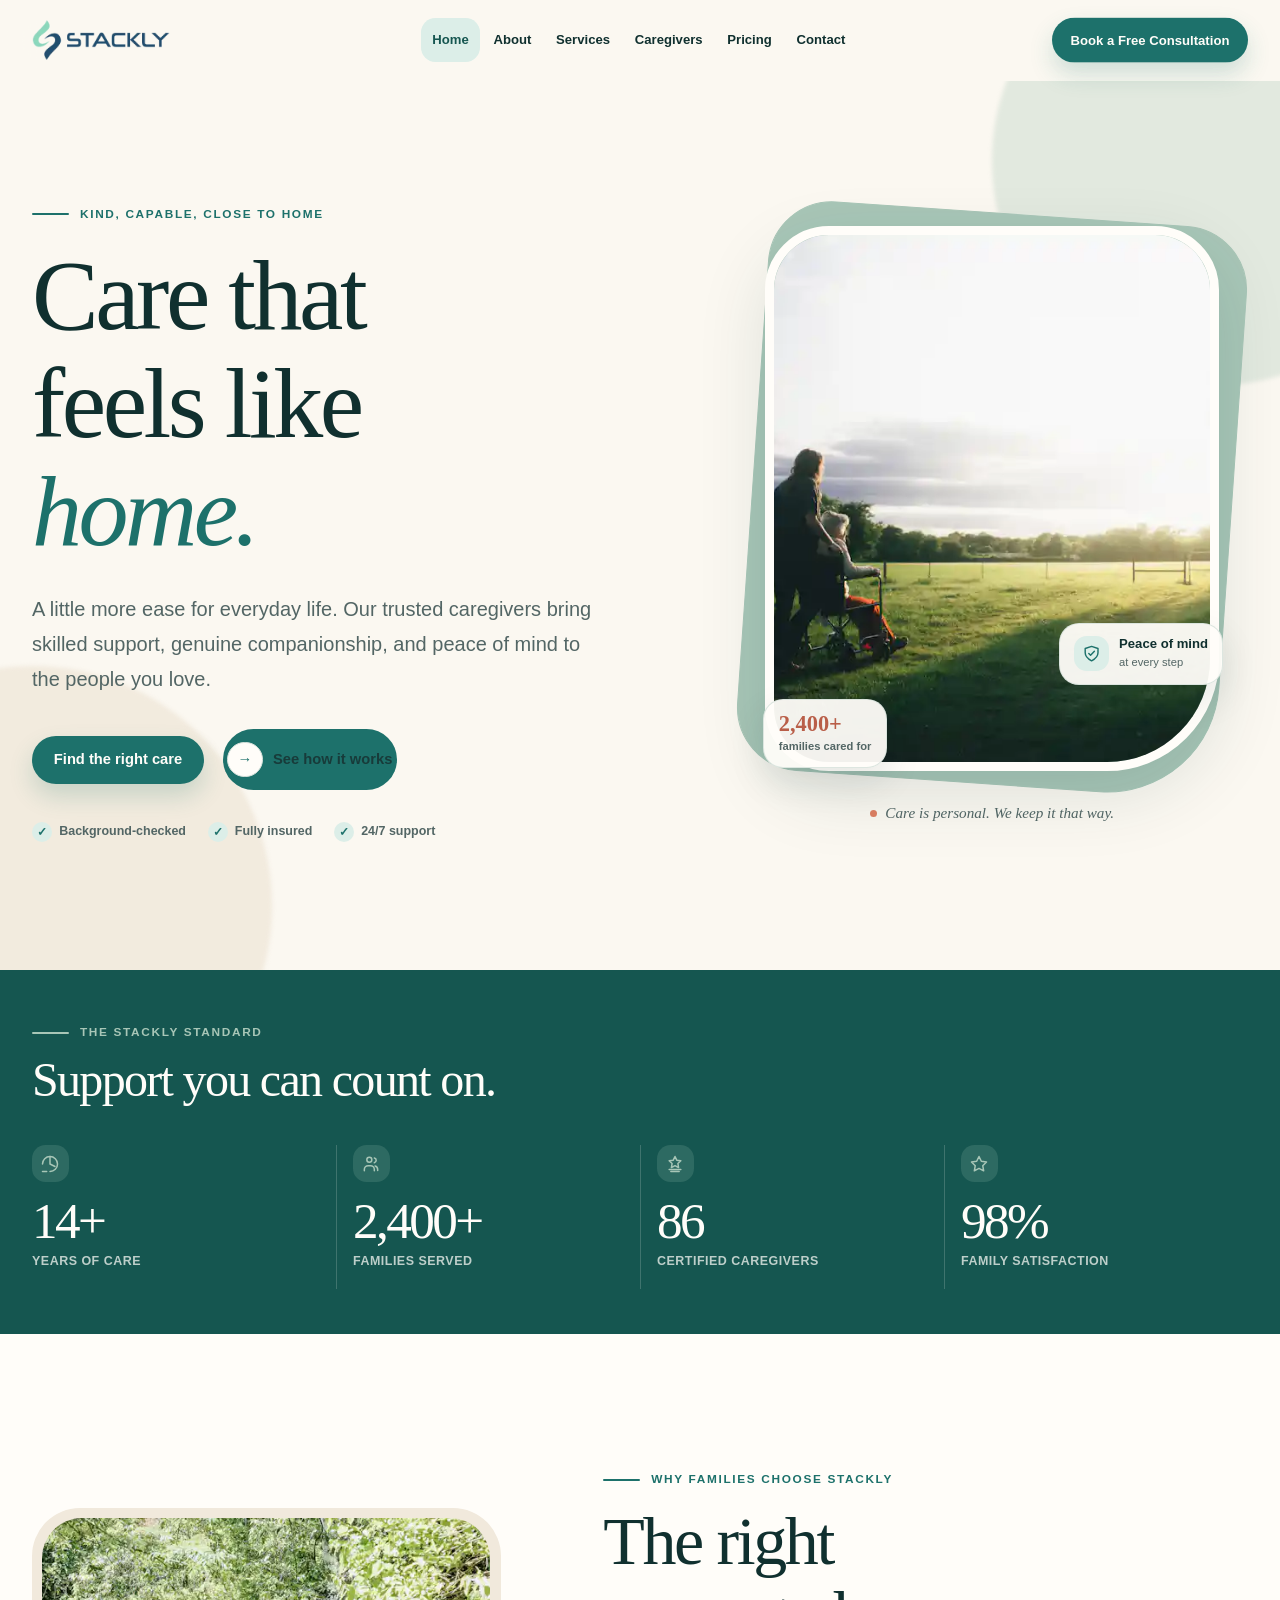
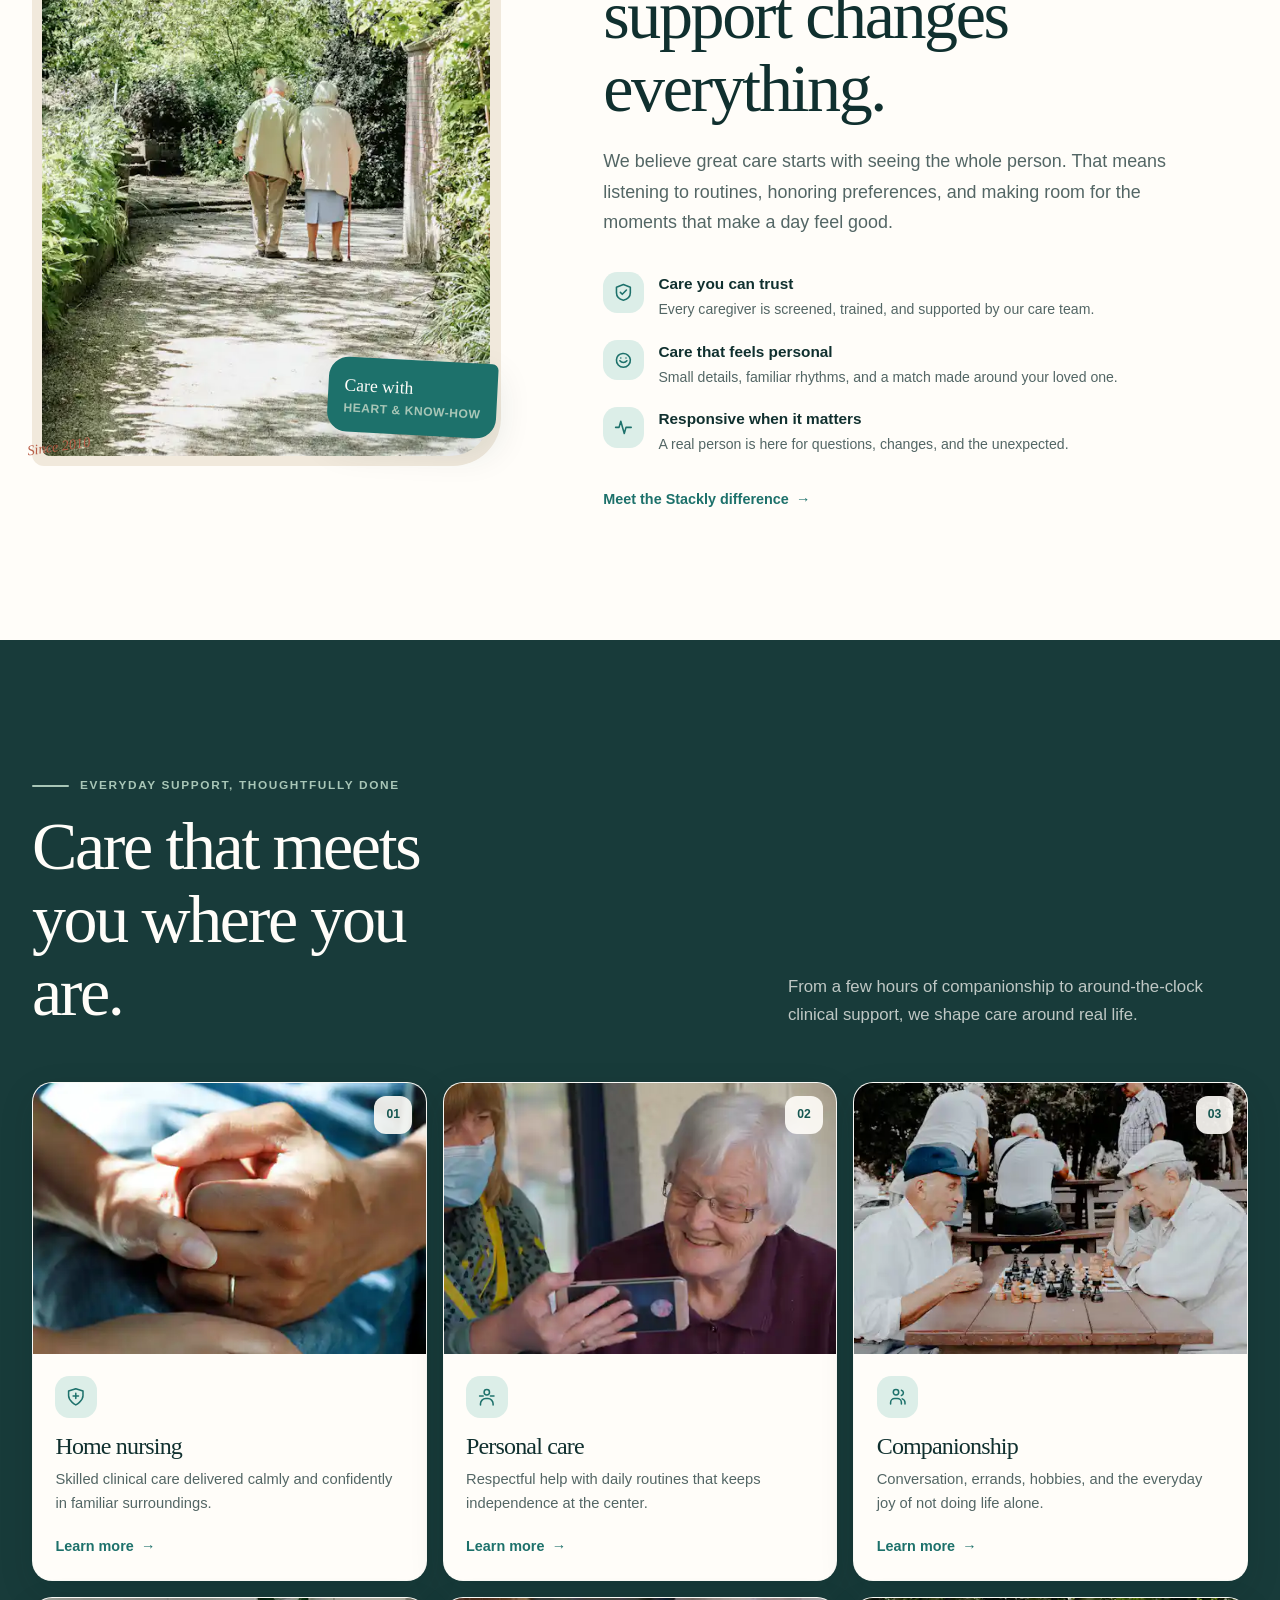
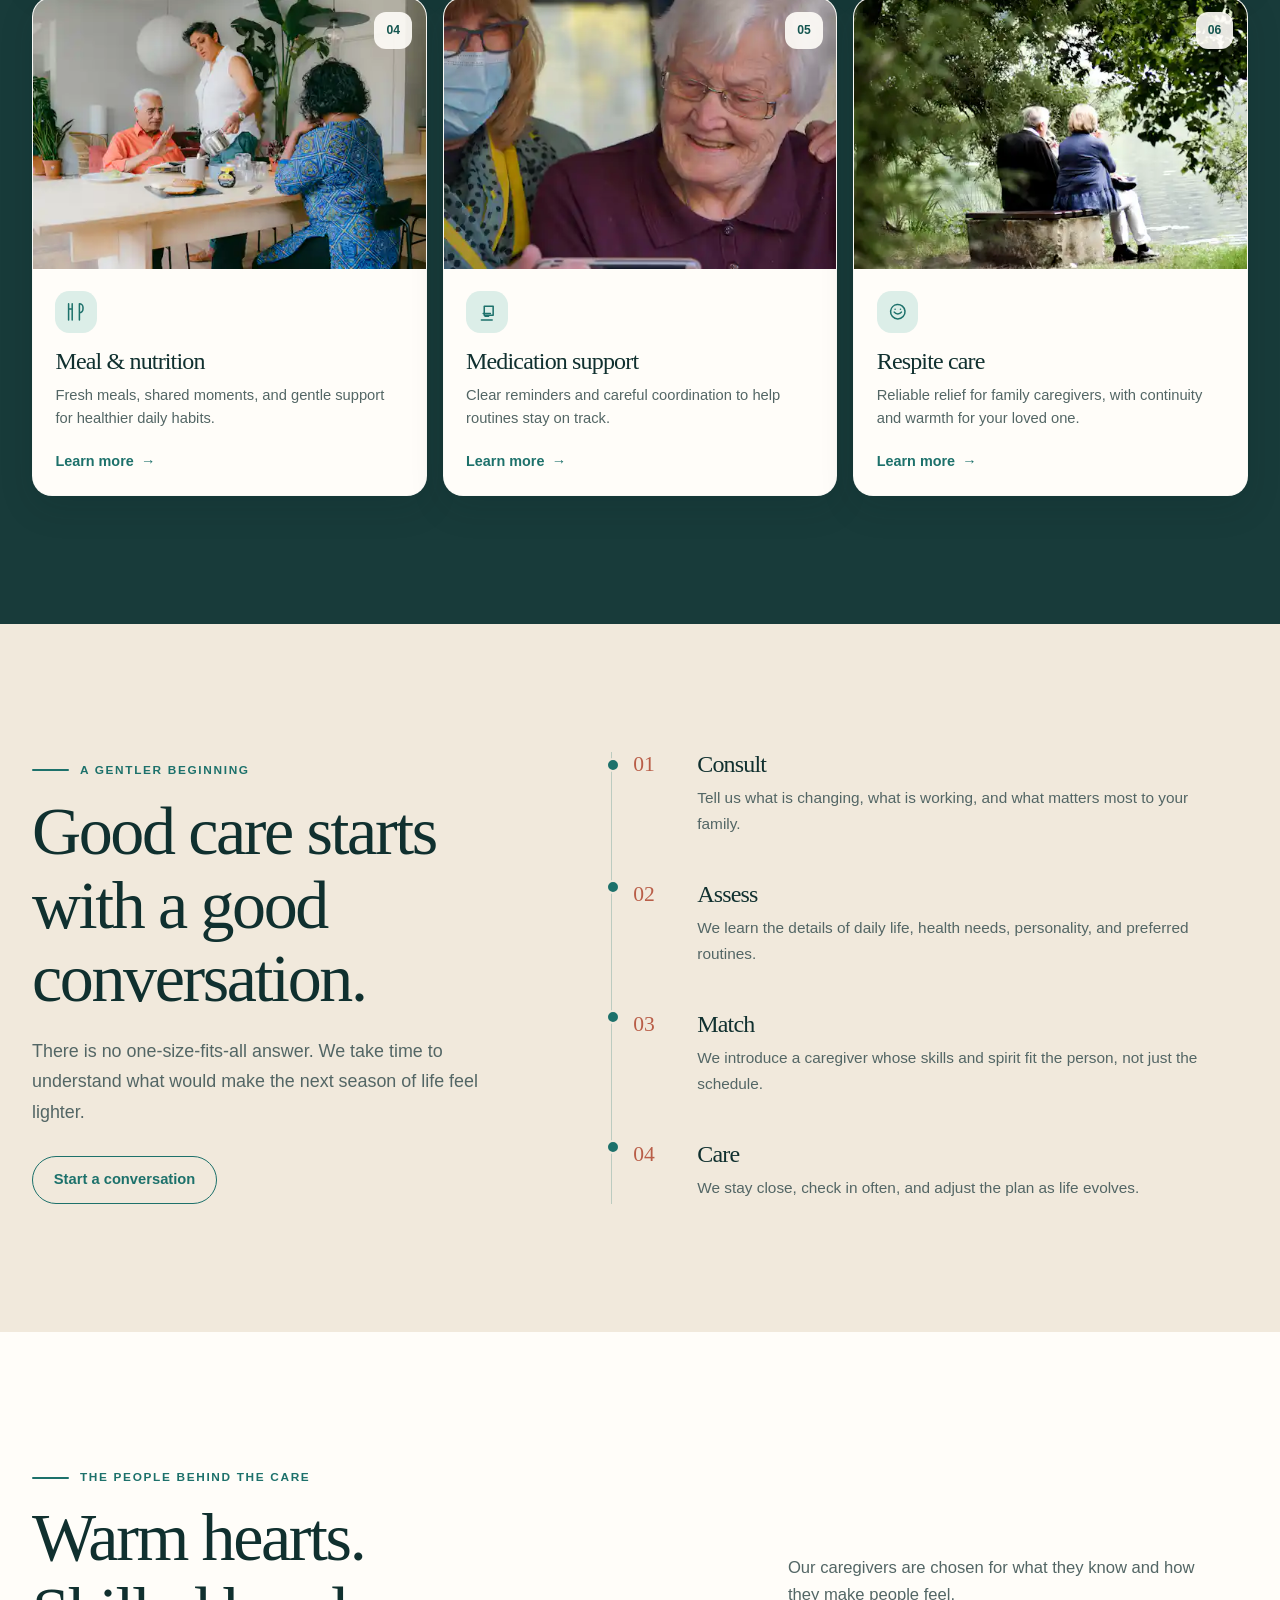
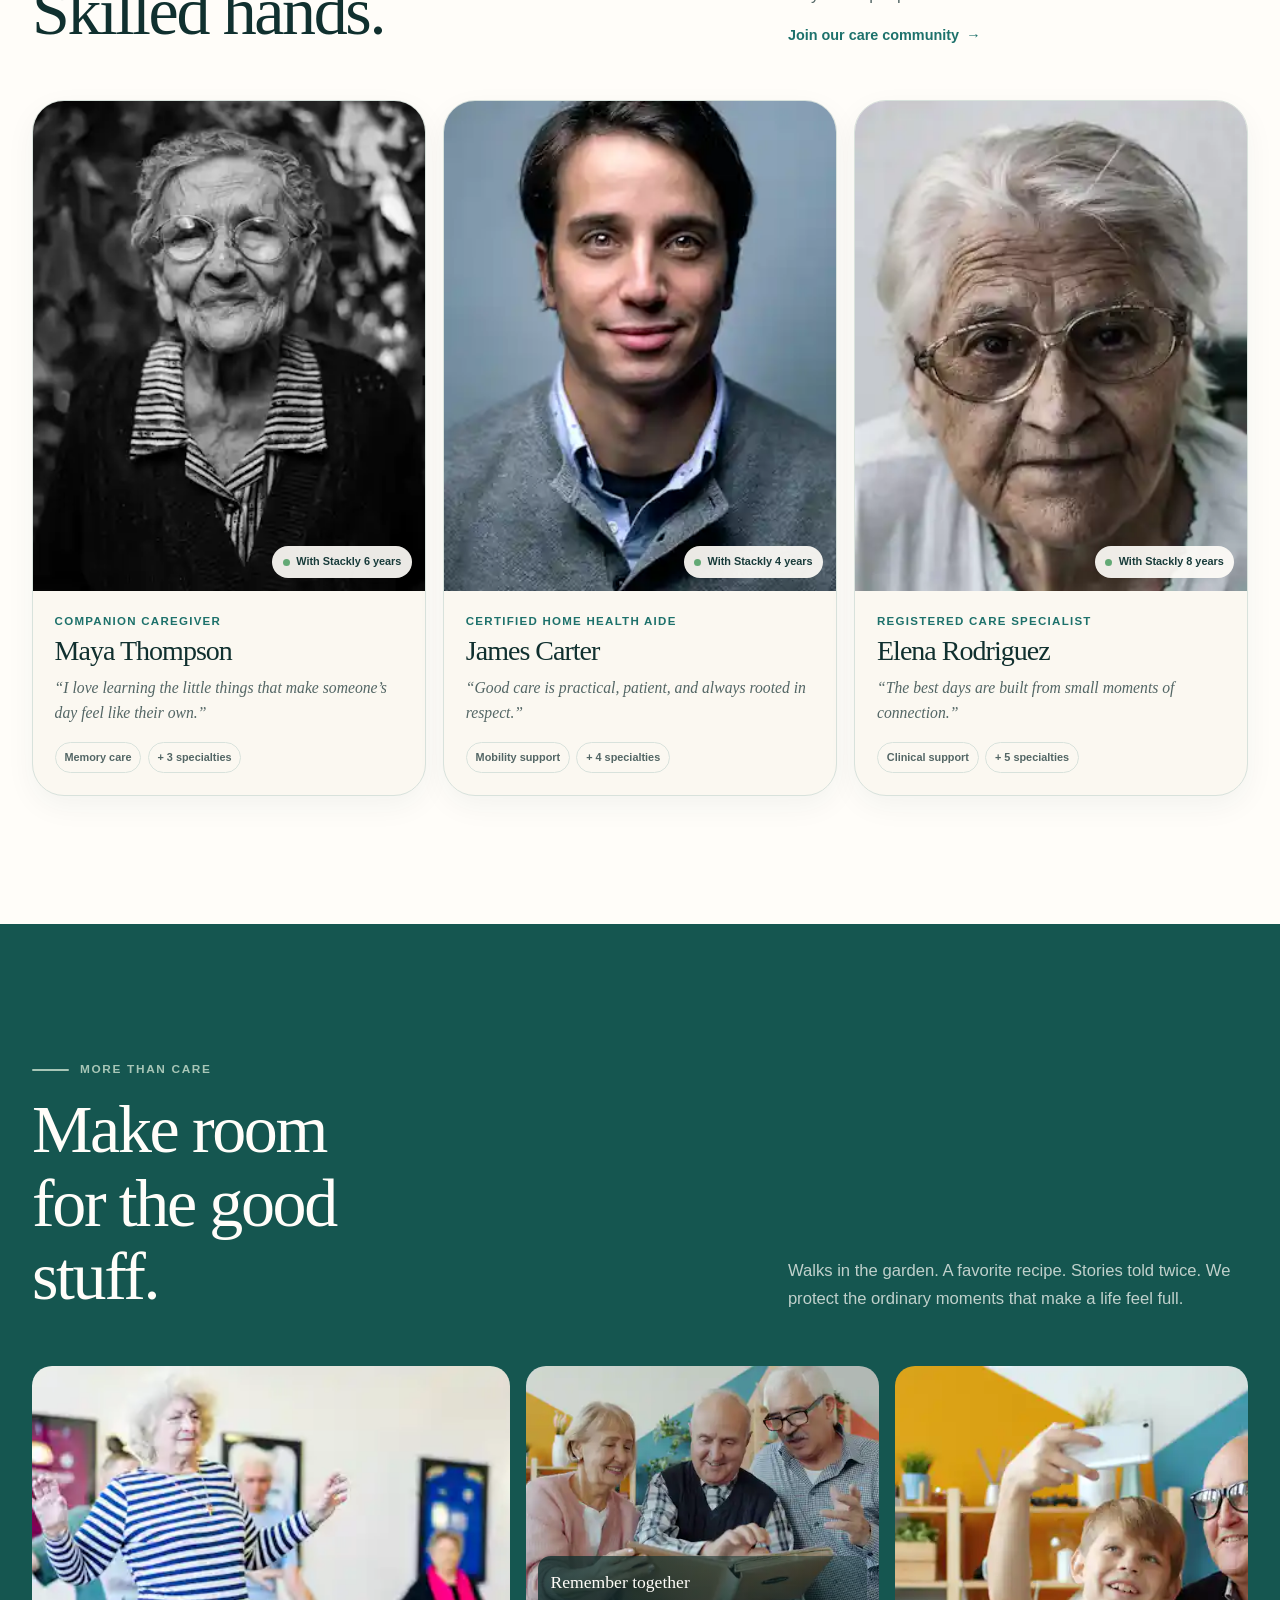
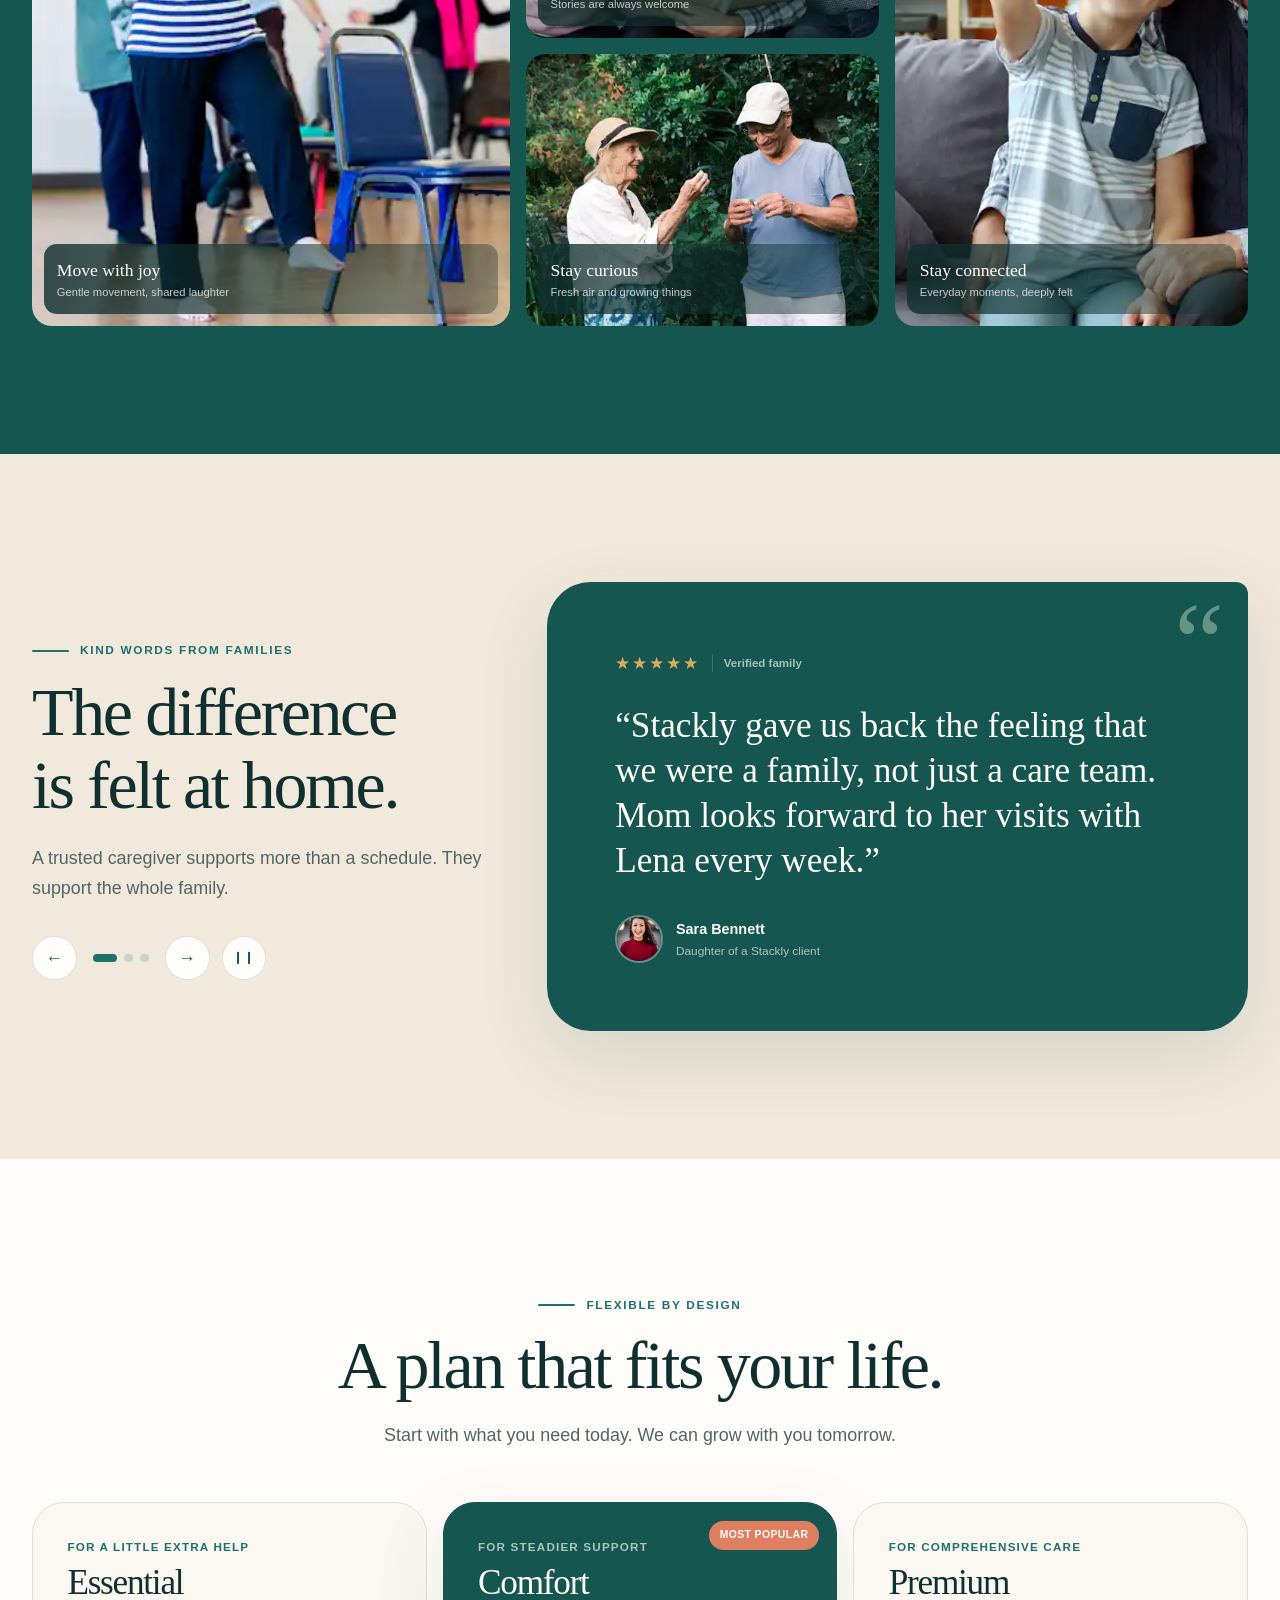
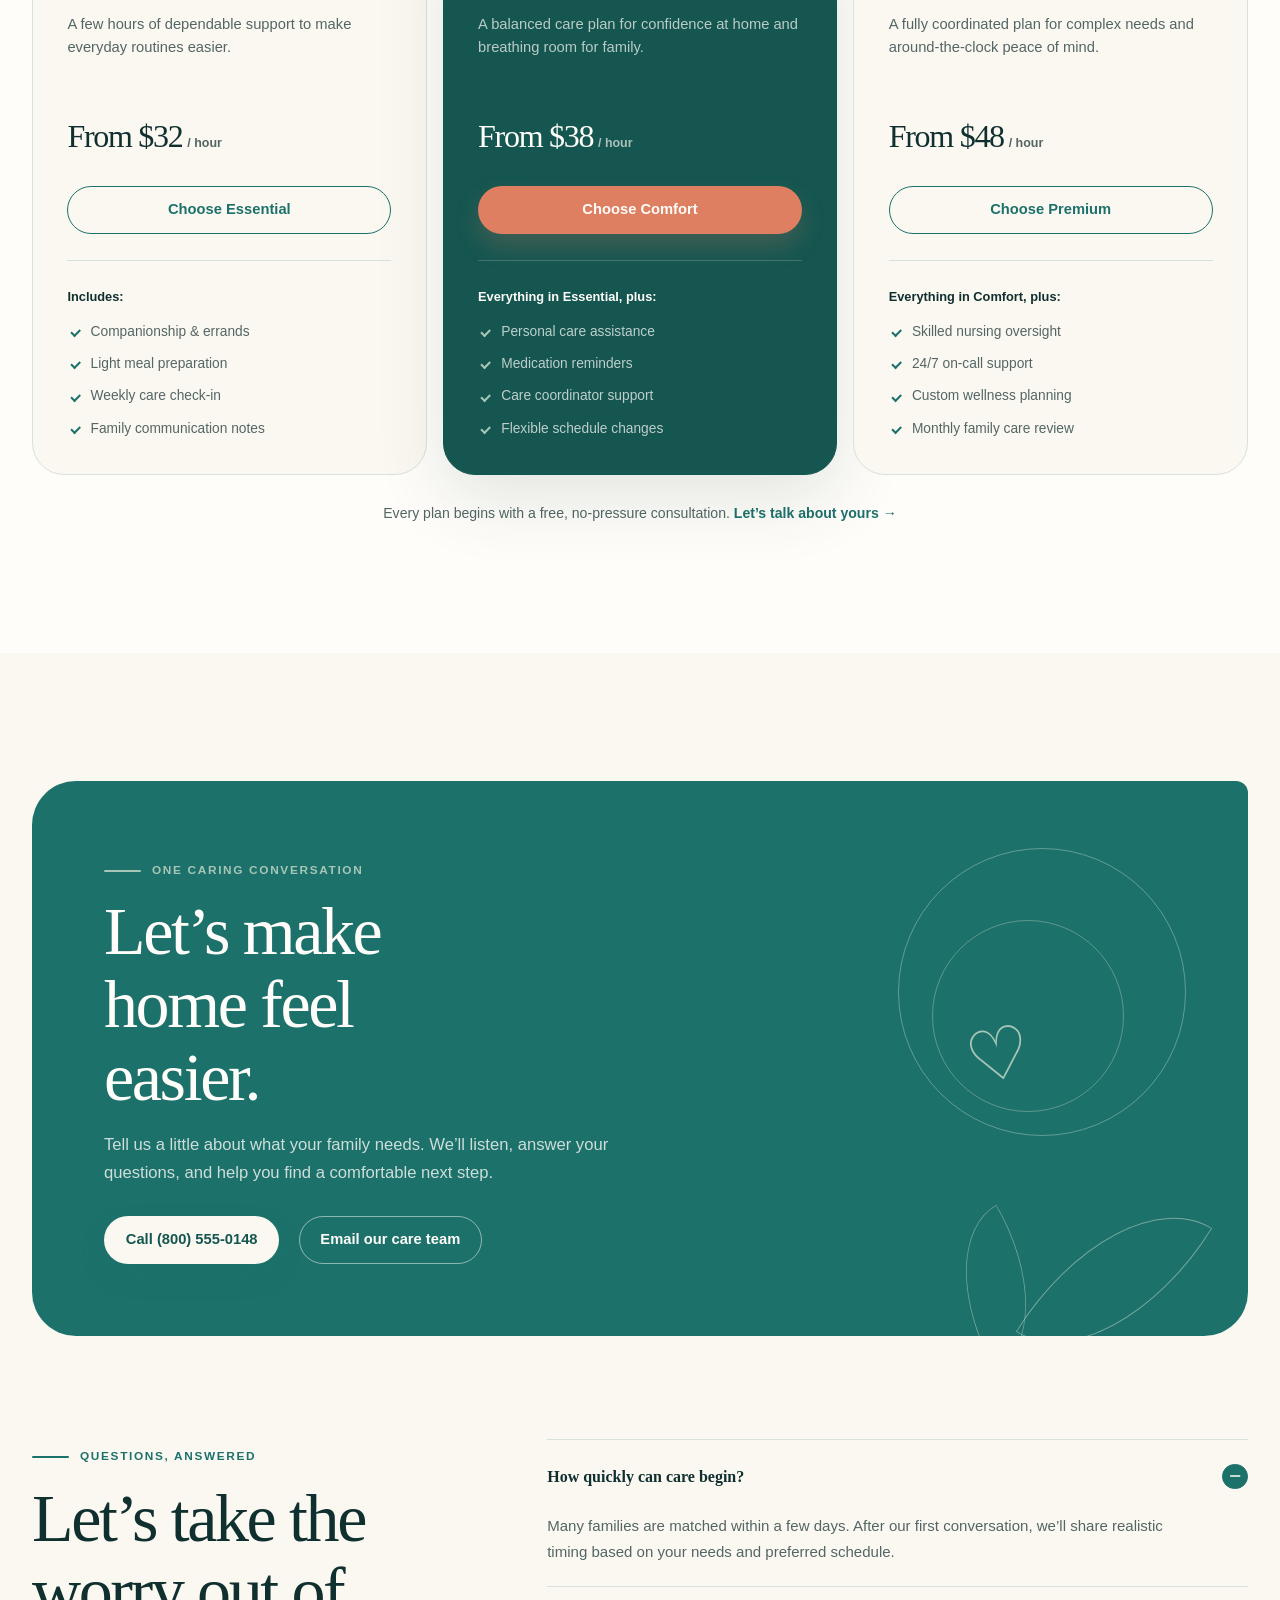
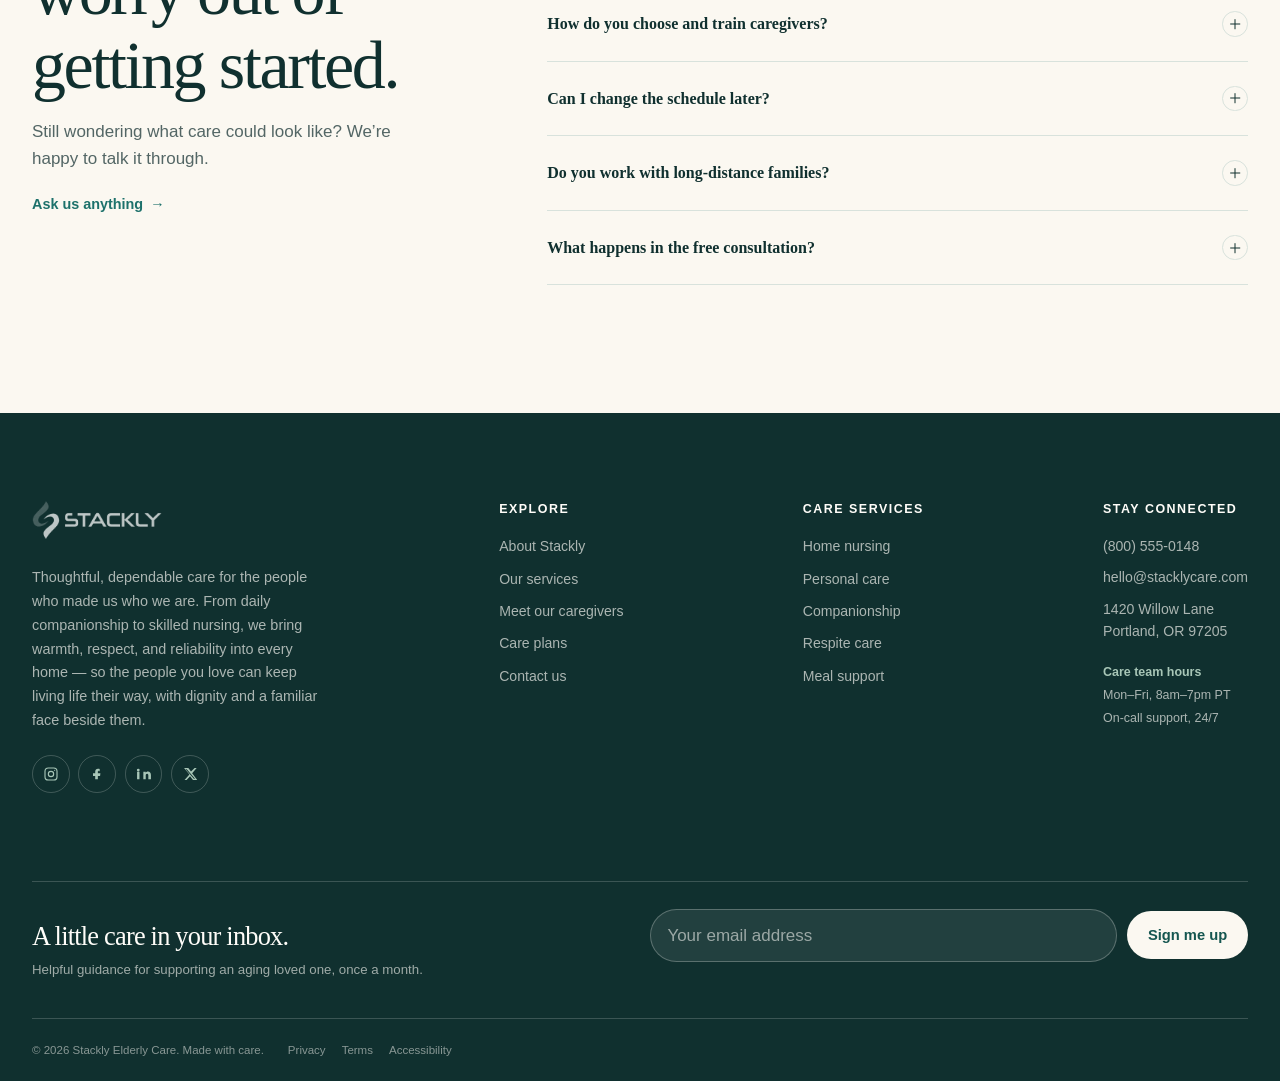
==== index.html @ 96305a72 "First commit" ====
<!doctype html>
<html lang="en">
<head>
  <meta charset="utf-8">
  <meta name="viewport" content="width=device-width, initial-scale=1">
  <meta name="description" content="Stackly Elderly Care provides thoughtful, dependable in-home care that helps older adults live with comfort, confidence, and connection.">
  <title>Stackly Elderly Care | Care that feels like home</title>
  <link rel="stylesheet" href="css/style.css">
  <script src="js/main.js" defer></script>
  <script src="js/redirects.js" defer></script>
</head>
<body>
  <a class="skip-link" href="#main-content">Skip to content</a>

  <header class="site-header" data-header>
    <div class="container header__inner">
      <a class="brand" href="#home" aria-label="Stackly Elderly Care home">
        <img class="brand__logo" src="images/logo/logo-stackly.webp" width="346" height="100" alt="Stackly Elderly Care">
        
      </a>

      <button class="nav-toggle" type="button" aria-expanded="false" aria-controls="primary-navigation" aria-label="Open navigation menu">
        <span></span>
        <span></span>
        <span></span>
      </button>

      <nav class="primary-nav" id="primary-navigation" aria-label="Primary navigation">
        <ul class="primary-nav__list">
          <li><a class="nav-link is-active" href="index.html">Home</a></li>
          <li><a class="nav-link" href="about.html">About</a></li>
          <li><a class="nav-link" href="services.html">Services</a></li>
          <li><a class="nav-link" href="caregivers.html">Caregivers</a></li>
          <li><a class="nav-link" href="pricing.html">Pricing</a></li>
          <li><a class="nav-link" href="contact.html">Contact</a></li>
          <li><a class="button button--small nav-cta" href="login.html">Book a Free Consultation</a></li>
        </ul><div class="primary-nav__foot">
          <a class="primary-nav__call" href="tel:+18005550148">
            <span class="primary-nav__call-icon" aria-hidden="true"><svg viewBox="0 0 24 24" fill="none" stroke="currentColor" stroke-width="1.7" stroke-linecap="round" stroke-linejoin="round"><path d="M5 4h3l2 5-2.5 1.5a11 11 0 0 0 5 5L14 13l5 2v3a2 2 0 0 1-2 2A15 15 0 0 1 3 6a2 2 0 0 1 2-2Z"/></svg></span>
            <span><small>Call our care team</small><strong>(800) 555-0148</strong></span>
          </a>
          <div class="primary-nav__socials" aria-label="Social media links">
            <a href="404.html" aria-label="Stackly Care on Instagram"><svg viewBox="0 0 24 24" fill="none" stroke="currentColor" stroke-width="1.7" stroke-linecap="round" stroke-linejoin="round"><rect x="3" y="3" width="18" height="18" rx="5"/><circle cx="12" cy="12" r="4"/><path d="M17.5 6.5h.01"/></svg></a>
            <a href="404.html" aria-label="Stackly Care on Facebook"><svg viewBox="0 0 24 24" fill="currentColor"><path d="M14 8h2V4.4c-.3-.1-1.3-.2-2.5-.2-2.5 0-4.2 1.5-4.2 4.3V11H6v4h3.3v5h4v-5h3.3l.5-4h-3.8V8.9c0-1.1.3-1.9 1.7-1.9Z"/></svg></a>
            <a href="404.html" aria-label="Stackly Care on LinkedIn"><svg viewBox="0 0 24 24" fill="currentColor"><path d="M5.2 8.6H1.6V20h3.6V8.6ZM3.4 4A2.1 2.1 0 1 0 3.4 8.2 2.1 2.1 0 0 0 3.4 4ZM22.4 13.5c0-3.4-1.8-5.2-4.4-5.2-2 0-2.9 1.1-3.4 1.8V8.6H11V20h3.6v-5.6c0-1.5.3-2.9 2.1-2.9 1.8 0 1.8 1.7 1.8 3V20H22.4v-6.5Z"/></svg></a>
          <a href="404.html" aria-label="Stackly Care on X"><svg viewBox="0 0 24 24" fill="currentColor"><path d="M18.9 3H22l-6.8 7.8L22.8 21h-6.3l-4.4-5.7L6.9 21H3.8l7.3-8.4L3.1 3h6.4l4 5.2L18.9 3Zm-1.1 16.2h1.7L7.1 4.7H5.3l12.5 14.5Z"/></svg></a></div>
        </div>
      </nav>
    </div>
  </header>

  <main id="main-content">
    <!-- 1. Hero -->
    <section class="hero" id="home" aria-labelledby="hero-title">
      <div class="hero__glow hero__glow--one" aria-hidden="true"></div>
      <div class="hero__glow hero__glow--two" aria-hidden="true"></div>
      <div class="container hero__grid">
        <div class="hero__copy" data-reveal>
          <p class="eyebrow"><span class="eyebrow__line" aria-hidden="true"></span> Kind, capable, close to home</p>
          <h1 id="hero-title">Care that feels like <em>home.</em></h1>
          <p class="hero__lead">A little more ease for everyday life. Our trusted caregivers bring skilled support, genuine companionship, and peace of mind to the people you love.</p>
          <div class="button-group">
            <a class="button" href="#contact">Find the right care</a>
            <a class="button button--text" href="#how-it-works"><span class="button__play" aria-hidden="true">&#8594;</span> See how it works</a>
          </div>
          <ul class="hero__trust" aria-label="Stackly care commitments">
            <li><span class="trust-badge__icon" aria-hidden="true">&#10003;</span> Background-checked</li>
            <li><span class="trust-badge__icon" aria-hidden="true">&#10003;</span> Fully insured</li>
            <li><span class="trust-badge__icon" aria-hidden="true">&#10003;</span> 24/7 support</li>
          </ul>
        </div>

        <figure class="hero__visual" data-reveal data-reveal-delay="120">
          <div class="hero__photo-wrap">
            <div class="hero__photo-accent" aria-hidden="true"></div>
            <img class="hero__photo" src="images/hero-care.webp" width="520" height="620" fetchpriority="high" decoding="async" alt="Caregiver walking beside an older woman using a wheelchair">
            <div class="hero__note hero__note--trust">
              <span class="hero__note-icon" aria-hidden="true">
                <svg viewBox="0 0 24 24" fill="none" stroke="currentColor" stroke-width="1.8" stroke-linecap="round" stroke-linejoin="round"><path d="M12 21s8-4.3 8-10.1V5.6L12 3 4 5.6v5.3C4 16.7 12 21 12 21Z"/><path d="m8.5 12 2.2 2.2 4.8-5"/></svg>
              </span>
              <span><strong>Peace of mind</strong><small>at every step</small></span>
            </div>
            <div class="hero__note hero__note--families"><strong>2,400+</strong><span>families cared for</span></div>
          </div>
          <figcaption class="hero__caption"><span class="caption__dot" aria-hidden="true"></span> Care is personal. We keep it that way.</figcaption>
        </figure>
      </div>
    </section>

    <!-- 2. Trust and stats -->
    <section class="stats-section" id="trust" aria-labelledby="stats-title">
      <div class="container">
        <div class="stats-intro" data-reveal>
          <p class="eyebrow eyebrow--light"><span class="eyebrow__line" aria-hidden="true"></span> The Stackly standard</p>
          <h2 id="stats-title">Support you can count on.</h2>
        </div>
        <ul class="stats-list" aria-label="Stackly Elderly Care statistics">
          <li class="stat" data-reveal data-reveal-delay="80">
            <span class="stat__icon" aria-hidden="true">
              <svg viewBox="0 0 24 24" fill="none" stroke="currentColor" stroke-width="1.8" stroke-linecap="round" stroke-linejoin="round"><path d="M12 21a9 9 0 1 0-9-9"/><path d="M12 3v9l6 3"/><path d="M3 21h5"/></svg>
            </span>
            <span class="stat__value"><span data-counter="14" data-suffix="+">0</span></span>
            <span class="stat__label">years of care</span>
          </li>
          <li class="stat" data-reveal data-reveal-delay="140">
            <span class="stat__icon" aria-hidden="true">
              <svg viewBox="0 0 24 24" fill="none" stroke="currentColor" stroke-width="1.8" stroke-linecap="round" stroke-linejoin="round"><path d="M16 20v-1.5a4.5 4.5 0 0 0-4.5-4.5h-3A4.5 4.5 0 0 0 4 18.5V20"/><circle cx="10" cy="7" r="3"/><path d="M16 4.7a3 3 0 0 1 0 5.8M20 19.9v-1.4a4.4 4.4 0 0 0-3.1-4.2"/></svg>
            </span>
            <span class="stat__value"><span data-counter="2400" data-suffix="+">0</span></span>
            <span class="stat__label">families served</span>
          </li>
          <li class="stat" data-reveal data-reveal-delay="200">
            <span class="stat__icon" aria-hidden="true">
              <svg viewBox="0 0 24 24" fill="none" stroke="currentColor" stroke-width="1.8" stroke-linecap="round" stroke-linejoin="round"><path d="m12 3 2.1 4.4 4.9.7-3.5 3.4.8 4.8-4.3-2.3-4.3 2.3.8-4.8L5 8.1l4.9-.7L12 3Z"/><path d="M5 18.5h14M7 21h10"/></svg>
            </span>
            <span class="stat__value"><span data-counter="86" data-suffix="">0</span></span>
            <span class="stat__label">certified caregivers</span>
          </li>
          <li class="stat" data-reveal data-reveal-delay="260">
            <span class="stat__icon" aria-hidden="true">
              <svg viewBox="0 0 24 24" fill="none" stroke="currentColor" stroke-width="1.8" stroke-linecap="round" stroke-linejoin="round"><path d="m12 3 2.8 5.7 6.2.9-4.5 4.4 1.1 6.2-5.6-2.9-5.6 2.9 1.1-6.2L3 9.6l6.2-.9L12 3Z"/></svg>
            </span>
            <span class="stat__value"><span data-counter="98" data-suffix="%">0</span></span>
            <span class="stat__label">family satisfaction</span>
          </li>
        </ul>
      </div>
    </section>

    <!-- 3. About preview -->
    <section class="section about-section" id="about" aria-labelledby="about-title">
      <div class="container about__grid">
        <figure class="about__media" data-reveal>
          <div class="about__image-frame">
            <img src="images/about-care.webp" width="520" height="620" loading="lazy" decoding="async" alt="Older couple walking together outdoors with gentle support">
          </div>
          <figcaption class="about__badge"><strong>Care with</strong><span>heart &amp; know-how</span></figcaption>
          <span class="about__scribble" aria-hidden="true">Since 2010</span>
        </figure>
        <div class="about__content" data-reveal data-reveal-delay="100">
          <p class="eyebrow"><span class="eyebrow__line" aria-hidden="true"></span> Why families choose Stackly</p>
          <h2 id="about-title">The right support changes everything.</h2>
          <p class="section-lead">We believe great care starts with seeing the whole person. That means listening to routines, honoring preferences, and making room for the moments that make a day feel good.</p>
          <ul class="value-list">
            <li>
              <span class="value-list__icon" aria-hidden="true">
                <svg viewBox="0 0 24 24" fill="none" stroke="currentColor" stroke-width="1.8" stroke-linecap="round" stroke-linejoin="round"><path d="M20 12.5C20 17.5 16.5 20 12 21c-4.5-1-8-3.5-8-8.5V6l8-3 8 3v6.5Z"/><path d="m8.5 12 2.2 2.2 4.8-5"/></svg>
              </span>
              <span><strong>Care you can trust</strong><small>Every caregiver is screened, trained, and supported by our care team.</small></span>
            </li>
            <li>
              <span class="value-list__icon" aria-hidden="true">
                <svg viewBox="0 0 24 24" fill="none" stroke="currentColor" stroke-width="1.8" stroke-linecap="round" stroke-linejoin="round"><path d="M20 11.2A8.1 8.1 0 0 1 12 20a8.1 8.1 0 0 1-8-8.8A8.1 8.1 0 0 1 11.2 4a8.1 8.1 0 0 1 8.8 7.2Z"/><path d="M8 12.4s1.5 2 4 2 4-2 4-2M9 9.2h.01M15 9.2h.01"/></svg>
              </span>
              <span><strong>Care that feels personal</strong><small>Small details, familiar rhythms, and a match made around your loved one.</small></span>
            </li>
            <li>
              <span class="value-list__icon" aria-hidden="true">
                <svg viewBox="0 0 24 24" fill="none" stroke="currentColor" stroke-width="1.8" stroke-linecap="round" stroke-linejoin="round"><path d="M3 12h4l2-7 4 14 2-7h6"/></svg>
              </span>
              <span><strong>Responsive when it matters</strong><small>A real person is here for questions, changes, and the unexpected.</small></span>
            </li>
          </ul>
          <a class="text-link" href="#contact">Meet the Stackly difference <span aria-hidden="true">&#8594;</span></a>
        </div>
      </div>
    </section>

    <!-- 4. Core services -->
    <section class="section services-section" id="services" aria-labelledby="services-title">
      <div class="container">
        <div class="section-heading section-heading--split" data-reveal>
          <div>
            <p class="eyebrow eyebrow--light"><span class="eyebrow__line" aria-hidden="true"></span> Everyday support, thoughtfully done</p>
            <h2 id="services-title">Care that meets you where you are.</h2>
          </div>
          <p class="section-heading__aside">From a few hours of companionship to around-the-clock clinical support, we shape care around real life.</p>
        </div>
        <div class="services-grid">
          <article class="service-card" data-reveal data-reveal-delay="60">
            <div class="service-card__image-wrap"><img src="images/service-nursing.webp" width="520" height="360" loading="lazy" decoding="async" alt="Supportive hands held together during home nursing care"><span class="service-card__number">01</span></div>
            <div class="service-card__body"><span class="service-card__icon" aria-hidden="true"><svg viewBox="0 0 24 24" fill="none" stroke="currentColor" stroke-width="1.7" stroke-linecap="round" stroke-linejoin="round"><path d="M12 21s8-4.3 8-10.1V5.6L12 3 4 5.6v5.3C4 16.7 12 21 12 21Z"/><path d="M12 8v6M9 11h6"/></svg></span><h3>Home nursing</h3><p>Skilled clinical care delivered calmly and confidently in familiar surroundings.</p><a class="card-link" href="#contact" aria-label="Learn more about home nursing">Learn more <span aria-hidden="true">&#8594;</span></a></div>
          </article>
          <article class="service-card" data-reveal data-reveal-delay="120">
            <div class="service-card__image-wrap"><img src="images/service-personal.webp" width="520" height="360" loading="lazy" decoding="async" alt="Older woman receiving attentive personal care at home"><span class="service-card__number">02</span></div>
            <div class="service-card__body"><span class="service-card__icon" aria-hidden="true"><svg viewBox="0 0 24 24" fill="none" stroke="currentColor" stroke-width="1.7" stroke-linecap="round" stroke-linejoin="round"><circle cx="12" cy="7" r="3"/><path d="M5 21v-1.2A5.8 5.8 0 0 1 10.8 14h2.4a5.8 5.8 0 0 1 5.8 5.8V21M4 11h4M16 11h4"/></svg></span><h3>Personal care</h3><p>Respectful help with daily routines that keeps independence at the center.</p><a class="card-link" href="#contact" aria-label="Learn more about personal care">Learn more <span aria-hidden="true">&#8594;</span></a></div>
          </article>
          <article class="service-card" data-reveal data-reveal-delay="180">
            <div class="service-card__image-wrap"><img src="images/service-companionship.webp" width="520" height="360" loading="lazy" decoding="async" alt="Two older men enjoying a friendly game of chess together"><span class="service-card__number">03</span></div>
            <div class="service-card__body"><span class="service-card__icon" aria-hidden="true"><svg viewBox="0 0 24 24" fill="none" stroke="currentColor" stroke-width="1.7" stroke-linecap="round" stroke-linejoin="round"><path d="M16 20v-1.5a4.5 4.5 0 0 0-4.5-4.5h-3A4.5 4.5 0 0 0 4 18.5V20"/><circle cx="10" cy="7" r="3"/><path d="M16 4.7a3 3 0 0 1 0 5.8M20 19.9v-1.4a4.4 4.4 0 0 0-3.1-4.2"/></svg></span><h3>Companionship</h3><p>Conversation, errands, hobbies, and the everyday joy of not doing life alone.</p><a class="card-link" href="#contact" aria-label="Learn more about companionship care">Learn more <span aria-hidden="true">&#8594;</span></a></div>
          </article>
          <article class="service-card" data-reveal data-reveal-delay="240">
            <div class="service-card__image-wrap"><img src="images/service-meals.webp" width="520" height="360" loading="lazy" decoding="async" alt="Friends sharing a meal around a table at home"><span class="service-card__number">04</span></div>
            <div class="service-card__body"><span class="service-card__icon" aria-hidden="true"><svg viewBox="0 0 24 24" fill="none" stroke="currentColor" stroke-width="1.7" stroke-linecap="round" stroke-linejoin="round"><path d="M4 3v18M8 3v18M4 9h4M8 3v6M16 3v18M16 3c2.2 0 4 1.8 4 4v2c0 2.2-1.8 4-4 4"/></svg></span><h3>Meal &amp; nutrition</h3><p>Fresh meals, shared moments, and gentle support for healthier daily habits.</p><a class="card-link" href="#contact" aria-label="Learn more about meal and nutrition support">Learn more <span aria-hidden="true">&#8594;</span></a></div>
          </article>
          <article class="service-card" data-reveal data-reveal-delay="300">
            <div class="service-card__image-wrap"><img src="images/service-medication.webp" width="520" height="360" loading="lazy" decoding="async" alt="Older woman with glasses receiving attentive support"><span class="service-card__number">05</span></div>
            <div class="service-card__body"><span class="service-card__icon" aria-hidden="true"><svg viewBox="0 0 24 24" fill="none" stroke="currentColor" stroke-width="1.7" stroke-linecap="round" stroke-linejoin="round"><path d="m8.5 8.5 7-7 7 7-7 7-7-7Z" transform="rotate(45 12 8)"/><path d="M8 14h8M10 17h4M6 21h12"/></svg></span><h3>Medication support</h3><p>Clear reminders and careful coordination to help routines stay on track.</p><a class="card-link" href="#contact" aria-label="Learn more about medication support">Learn more <span aria-hidden="true">&#8594;</span></a></div>
          </article>
          <article class="service-card" data-reveal data-reveal-delay="360">
            <div class="service-card__image-wrap"><img src="images/service-respite.webp" width="520" height="360" loading="lazy" decoding="async" alt="Two people enjoying a peaceful moment together outdoors"><span class="service-card__number">06</span></div>
            <div class="service-card__body"><span class="service-card__icon" aria-hidden="true"><svg viewBox="0 0 24 24" fill="none" stroke="currentColor" stroke-width="1.7" stroke-linecap="round" stroke-linejoin="round"><path d="M20 11.2A8.1 8.1 0 0 1 12 20a8.1 8.1 0 0 1-8-8.8A8.1 8.1 0 0 1 11.2 4a8.1 8.1 0 0 1 8.8 7.2Z"/><path d="M8 12.4s1.5 2 4 2 4-2 4-2M9 9.2h.01M15 9.2h.01"/></svg></span><h3>Respite care</h3><p>Reliable relief for family caregivers, with continuity and warmth for your loved one.</p><a class="card-link" href="#contact" aria-label="Learn more about respite care">Learn more <span aria-hidden="true">&#8594;</span></a></div>
          </article>
        </div>
      </div>
    </section>

    <!-- 5. How it works -->
    <section class="section process-section" id="how-it-works" aria-labelledby="process-title">
      <div class="container process__grid">
        <div class="process__intro" data-reveal>
          <p class="eyebrow"><span class="eyebrow__line" aria-hidden="true"></span> A gentler beginning</p>
          <h2 id="process-title">Good care starts with a good conversation.</h2>
          <p class="section-lead">There is no one-size-fits-all answer. We take time to understand what would make the next season of life feel lighter.</p>
          <a class="button button--outline" href="#contact">Start a conversation</a>
        </div>
        <ol class="process-list">
          <li class="process-step" data-reveal data-reveal-delay="100">
            <span class="process-step__number">01</span>
            <div><h3>Consult</h3><p>Tell us what is changing, what is working, and what matters most to your family.</p></div>
          </li>
          <li class="process-step" data-reveal data-reveal-delay="160">
            <span class="process-step__number">02</span>
            <div><h3>Assess</h3><p>We learn the details of daily life, health needs, personality, and preferred routines.</p></div>
          </li>
          <li class="process-step" data-reveal data-reveal-delay="220">
            <span class="process-step__number">03</span>
            <div><h3>Match</h3><p>We introduce a caregiver whose skills and spirit fit the person, not just the schedule.</p></div>
          </li>
          <li class="process-step" data-reveal data-reveal-delay="280">
            <span class="process-step__number">04</span>
            <div><h3>Care</h3><p>We stay close, check in often, and adjust the plan as life evolves.</p></div>
          </li>
        </ol>
      </div>
    </section>

    <!-- 6. Caregiver team -->
    <section class="section caregivers-section" id="caregivers" aria-labelledby="caregivers-title">
      <div class="container">
        <div class="section-heading section-heading--split caregivers-heading" data-reveal>
          <div>
            <p class="eyebrow"><span class="eyebrow__line" aria-hidden="true"></span> The people behind the care</p>
            <h2 id="caregivers-title">Warm hearts. Skilled hands.</h2>
          </div>
          <div class="caregivers-heading__aside"><p>Our caregivers are chosen for what they know and how they make people feel.</p><a class="text-link" href="#contact">Join our care community <span aria-hidden="true">&#8594;</span></a></div>
        </div>
        <div class="caregivers-grid">
          <article class="profile-card" data-reveal data-reveal-delay="80">
            <div class="profile-card__photo"><img src="images/caregiver-maya.webp" width="320" height="400" loading="lazy" decoding="async" alt="Portrait of Maya, a Stackly companion caregiver"><span class="profile-card__status"><span aria-hidden="true"></span> With Stackly 6 years</span></div>
            <div class="profile-card__body"><p class="profile-card__role">Companion caregiver</p><h3>Maya Thompson</h3><p>“I love learning the little things that make someone’s day feel like their own.”</p><div class="profile-card__meta"><span>Memory care</span><span>+ 3 specialties</span></div></div>
          </article>
          <article class="profile-card profile-card--offset" data-reveal data-reveal-delay="160">
            <div class="profile-card__photo"><img src="images/caregiver-james.webp" width="320" height="400" loading="lazy" decoding="async" alt="Portrait of James, a Stackly certified caregiver"><span class="profile-card__status"><span aria-hidden="true"></span> With Stackly 4 years</span></div>
            <div class="profile-card__body"><p class="profile-card__role">Certified home health aide</p><h3>James Carter</h3><p>“Good care is practical, patient, and always rooted in respect.”</p><div class="profile-card__meta"><span>Mobility support</span><span>+ 4 specialties</span></div></div>
          </article>
          <article class="profile-card" data-reveal data-reveal-delay="240">
            <div class="profile-card__photo"><img src="images/caregiver-elena.webp" width="320" height="400" loading="lazy" decoding="async" alt="Portrait of Elena, a Stackly care specialist"><span class="profile-card__status"><span aria-hidden="true"></span> With Stackly 8 years</span></div>
            <div class="profile-card__body"><p class="profile-card__role">Registered care specialist</p><h3>Elena Rodriguez</h3><p>“The best days are built from small moments of connection.”</p><div class="profile-card__meta"><span>Clinical support</span><span>+ 5 specialties</span></div></div>
          </article>
        </div>
      </div>
    </section>

    <!-- 7. Daily life gallery -->
    <section class="section life-section" id="life" aria-labelledby="life-title">
      <div class="container">
        <div class="life-heading" data-reveal>
          <div><p class="eyebrow eyebrow--light"><span class="eyebrow__line" aria-hidden="true"></span> More than care</p><h2 id="life-title">Make room for the good stuff.</h2></div>
          <p>Walks in the garden. A favorite recipe. Stories told twice. We protect the ordinary moments that make a life feel full.</p>
        </div>
        <div class="life-mosaic" data-reveal data-reveal-delay="100">
          <figure class="life-mosaic__item life-mosaic__item--feature"><img src="images/gallery-dance.webp" width="640" height="420" loading="lazy" decoding="async" alt="Group of older women enjoying a lively dance activity"><figcaption><strong>Move with joy</strong><span>Gentle movement, shared laughter</span></figcaption></figure>
          <figure class="life-mosaic__item life-mosaic__item--album"><img src="images/gallery-album.webp" width="520" height="360" loading="lazy" decoding="async" alt="Older adults looking together at a photo album"><figcaption><strong>Remember together</strong><span>Stories are always welcome</span></figcaption></figure>
          <figure class="life-mosaic__item life-mosaic__item--garden"><img src="images/gallery-garden.webp" width="520" height="360" loading="lazy" decoding="async" alt="Older couple tending to a green garden together"><figcaption><strong>Stay curious</strong><span>Fresh air and growing things</span></figcaption></figure>
          <figure class="life-mosaic__item life-mosaic__item--family"><img src="images/gallery-family.webp" width="520" height="640" loading="lazy" decoding="async" alt="Grandfather and grandson sharing a relaxed moment at home"><figcaption><strong>Stay connected</strong><span>Everyday moments, deeply felt</span></figcaption></figure>
        </div>
      </div>
    </section>

    <!-- 8. Testimonials -->
    <section class="section testimonials-section" id="stories" aria-labelledby="stories-title">
      <div class="container testimonials__layout">
        <div class="testimonials__intro" data-reveal>
          <p class="eyebrow"><span class="eyebrow__line" aria-hidden="true"></span> Kind words from families</p>
          <h2 id="stories-title">The difference is felt at home.</h2>
          <p class="section-lead">A trusted caregiver supports more than a schedule. They support the whole family.</p>
          <div class="slider-controls" aria-label="Testimonial controls">
            <button class="slider-button" type="button" data-slider-prev aria-label="Show previous testimonial"><span aria-hidden="true">&#8592;</span></button>
            <div class="slider-dots" role="group" aria-label="Choose a testimonial">
              <button class="slider-dot is-active" type="button" aria-current="true" aria-label="Show testimonial 1" data-slide-to="0"></button>
              <button class="slider-dot" type="button" aria-current="false" aria-label="Show testimonial 2" data-slide-to="1"></button>
              <button class="slider-dot" type="button" aria-current="false" aria-label="Show testimonial 3" data-slide-to="2"></button>
            </div>
            <button class="slider-button" type="button" data-slider-next aria-label="Show next testimonial"><span aria-hidden="true">&#8594;</span></button>
            <button class="slider-button slider-button--toggle" type="button" data-slider-toggle aria-pressed="false" aria-label="Pause testimonial rotation"><span data-slider-toggle-icon aria-hidden="true">&#10073;&#10073;</span></button>
          </div>
        </div>
        <div class="testimonial-slider" data-testimonial-slider>
          <div class="testimonial-slider__ornament" aria-hidden="true">“</div>
          <div class="testimonial-slider__viewport" aria-live="polite">
            <article class="testimonial-slide is-active" data-slide="0">
              <div class="testimonial-slide__rating" aria-label="5 out of 5 stars"><span aria-hidden="true">&#9733;&#9733;&#9733;&#9733;&#9733;</span><small>Verified family</small></div>
              <blockquote>“Stackly gave us back the feeling that we were a family, not just a care team. Mom looks forward to her visits with Lena every week.”</blockquote>
              <div class="testimonial-slide__author"><img src="images/avatar-sara.webp" width="160" height="160" loading="lazy" decoding="async" alt="Portrait of Sara Bennett"><span><strong>Sara Bennett</strong><small>Daughter of a Stackly client</small></span></div>
            </article>
            <article class="testimonial-slide" data-slide="1" hidden>
              <div class="testimonial-slide__rating" aria-label="5 out of 5 stars"><span aria-hidden="true">&#9733;&#9733;&#9733;&#9733;&#9733;</span><small>Verified family</small></div>
              <blockquote>“The matching process was thoughtful from day one. James is dependable, kind, and notices the small things before we even ask.”</blockquote>
              <div class="testimonial-slide__author"><img src="images/avatar-robert.webp" width="160" height="160" loading="lazy" decoding="async" alt="Portrait of Robert Ellis"><span><strong>Robert Ellis</strong><small>Son of a Stackly client</small></span></div>
            </article>
            <article class="testimonial-slide" data-slide="2" hidden>
              <div class="testimonial-slide__rating" aria-label="5 out of 5 stars"><span aria-hidden="true">&#9733;&#9733;&#9733;&#9733;&#9733;</span><small>Verified family</small></div>
              <blockquote>“I live three states away, but I never feel out of the loop. Their updates are clear, warm, and reassuring.”</blockquote>
              <div class="testimonial-slide__author"><img src="images/avatar-amira.webp" width="160" height="160" loading="lazy" decoding="async" alt="Portrait of Amira Lewis"><span><strong>Amira Lewis</strong><small>Granddaughter of a Stackly client</small></span></div>
            </article>
          </div>
        </div>
      </div>
    </section>

    <!-- 9. Pricing -->
    <section class="section pricing-section" id="pricing" aria-labelledby="pricing-title">
      <div class="container">
        <div class="section-heading pricing-heading" data-reveal>
          <p class="eyebrow"><span class="eyebrow__line" aria-hidden="true"></span> Flexible by design</p>
          <h2 id="pricing-title">A plan that fits your life.</h2>
          <p class="section-lead">Start with what you need today. We can grow with you tomorrow.</p>
        </div>
        <div class="pricing-grid">
          <article class="plan-card" data-reveal data-reveal-delay="80">
            <p class="plan-card__eyebrow">For a little extra help</p><h3>Essential</h3><p class="plan-card__description">A few hours of dependable support to make everyday routines easier.</p><p class="plan-card__price"><strong>From $32</strong><span>/ hour</span></p><a class="button button--outline button--full" href="#contact">Choose Essential</a>
            <div class="plan-card__rule"></div><p class="plan-card__includes">Includes:</p><ul class="feature-list"><li>Companionship &amp; errands</li><li>Light meal preparation</li><li>Weekly care check-in</li><li>Family communication notes</li></ul>
          </article>
          <article class="plan-card plan-card--featured" data-reveal data-reveal-delay="140">
            <span class="plan-card__popular">Most popular</span><p class="plan-card__eyebrow">For steadier support</p><h3>Comfort</h3><p class="plan-card__description">A balanced care plan for confidence at home and breathing room for family.</p><p class="plan-card__price"><strong>From $38</strong><span>/ hour</span></p><a class="button button--coral button--full" href="#contact">Choose Comfort</a>
            <div class="plan-card__rule"></div><p class="plan-card__includes">Everything in Essential, plus:</p><ul class="feature-list"><li>Personal care assistance</li><li>Medication reminders</li><li>Care coordinator support</li><li>Flexible schedule changes</li></ul>
          </article>
          <article class="plan-card" data-reveal data-reveal-delay="200">
            <p class="plan-card__eyebrow">For comprehensive care</p><h3>Premium</h3><p class="plan-card__description">A fully coordinated plan for complex needs and around-the-clock peace of mind.</p><p class="plan-card__price"><strong>From $48</strong><span>/ hour</span></p><a class="button button--outline button--full" href="#contact">Choose Premium</a>
            <div class="plan-card__rule"></div><p class="plan-card__includes">Everything in Comfort, plus:</p><ul class="feature-list"><li>Skilled nursing oversight</li><li>24/7 on-call support</li><li>Custom wellness planning</li><li>Monthly family care review</li></ul>
          </article>
        </div>
        <p class="pricing-note">Every plan begins with a free, no-pressure consultation. <a href="#contact">Let’s talk about yours <span aria-hidden="true">&#8594;</span></a></p>
      </div>
    </section>

    <!-- 10. Final CTA and FAQ -->
    <section class="section closing-section" id="contact" aria-labelledby="closing-title">
      <div class="container">
        <div class="cta-band" data-reveal>
          <div class="cta-band__copy"><p class="eyebrow eyebrow--light"><span class="eyebrow__line" aria-hidden="true"></span> One caring conversation</p><h2 id="closing-title">Let’s make home feel easier.</h2><p>Tell us a little about what your family needs. We’ll listen, answer your questions, and help you find a comfortable next step.</p><div class="button-group"><a class="button button--cream" href="tel:+18005550148">Call (800) 555-0148</a><a class="button button--ghost-light" href="mailto:hello@stacklycare.com">Email our care team</a></div></div>
          <div class="cta-band__art" aria-hidden="true"><span class="cta-band__circle cta-band__circle--one"></span><span class="cta-band__circle cta-band__circle--two"></span><span class="cta-band__leaf cta-band__leaf--one"></span><span class="cta-band__leaf cta-band__leaf--two"></span><span class="cta-band__heart">&#9825;</span></div>
        </div>
        <div class="faq-layout">
          <div class="faq-intro" data-reveal><p class="eyebrow"><span class="eyebrow__line" aria-hidden="true"></span> Questions, answered</p><h2>Let’s take the worry out of getting started.</h2><p>Still wondering what care could look like? We’re happy to talk it through.</p><a class="text-link" href="mailto:hello@stacklycare.com">Ask us anything <span aria-hidden="true">&#8594;</span></a></div>
          <div class="faq-list" data-faq data-reveal data-reveal-delay="100">
            <div class="faq-item is-open"><h3><button type="button" class="faq-question" aria-expanded="true" aria-controls="faq-answer-1" id="faq-question-1"><span>How quickly can care begin?</span><span class="faq-question__icon" aria-hidden="true"></span></button></h3><div class="faq-answer" id="faq-answer-1" role="region" aria-labelledby="faq-question-1"><p>Many families are matched within a few days. After our first conversation, we’ll share realistic timing based on your needs and preferred schedule.</p></div></div>
            <div class="faq-item"><h3><button type="button" class="faq-question" aria-expanded="false" aria-controls="faq-answer-2" id="faq-question-2"><span>How do you choose and train caregivers?</span><span class="faq-question__icon" aria-hidden="true"></span></button></h3><div class="faq-answer" id="faq-answer-2" role="region" aria-labelledby="faq-question-2" hidden><p>Every caregiver completes identity verification, reference checks, background screening, and role-specific training. Our care team continues to coach and support them.</p></div></div>
            <div class="faq-item"><h3><button type="button" class="faq-question" aria-expanded="false" aria-controls="faq-answer-3" id="faq-question-3"><span>Can I change the schedule later?</span><span class="faq-question__icon" aria-hidden="true"></span></button></h3><div class="faq-answer" id="faq-answer-3" role="region" aria-labelledby="faq-question-3" hidden><p>Yes. Needs change, and your care plan can change with them. Your coordinator will help adjust hours, services, or caregiver matches whenever needed.</p></div></div>
            <div class="faq-item"><h3><button type="button" class="faq-question" aria-expanded="false" aria-controls="faq-answer-4" id="faq-question-4"><span>Do you work with long-distance families?</span><span class="faq-question__icon" aria-hidden="true"></span></button></h3><div class="faq-answer" id="faq-answer-4" role="region" aria-labelledby="faq-question-4" hidden><p>Absolutely. We keep family members in the loop with scheduled updates, clear notes, and a direct point of contact for questions from anywhere.</p></div></div>
            <div class="faq-item"><h3><button type="button" class="faq-question" aria-expanded="false" aria-controls="faq-answer-5" id="faq-question-5"><span>What happens in the free consultation?</span><span class="faq-question__icon" aria-hidden="true"></span></button></h3><div class="faq-answer" id="faq-answer-5" role="region" aria-labelledby="faq-question-5" hidden><p>It’s an easy, no-pressure conversation about your loved one, your questions, and what kind of support might help. There is no obligation to continue.</p></div></div>
          </div>
        </div>
      </div>
    </section>
  </main>

  <footer class="site-footer">
    <div class="container">
      <div class="footer-main">
        <div class="footer-brand"><a class="brand brand--footer" href="#home" aria-label="Stackly Elderly Care home"><img class="brand__logo" src="images/logo/logo-stackly.webp" width="346" height="100" alt="Stackly Elderly Care"></a><p>Thoughtful, dependable care for the people who made us who we are. From daily companionship to skilled nursing, we bring warmth, respect, and reliability into every home &mdash; so the people you love can keep living life their way, with dignity and a familiar face beside them.</p><div class="footer-socials" aria-label="Social media links"><a href="404.html" aria-label="Stackly Care on Instagram"><svg viewBox="0 0 24 24" fill="none" stroke="currentColor" stroke-width="1.7" stroke-linecap="round" stroke-linejoin="round"><rect x="3" y="3" width="18" height="18" rx="5"/><circle cx="12" cy="12" r="4"/><path d="M17.5 6.5h.01"/></svg></a><a href="404.html" aria-label="Stackly Care on Facebook"><svg viewBox="0 0 24 24" fill="currentColor"><path d="M14 8h2V4.4c-.3-.1-1.3-.2-2.5-.2-2.5 0-4.2 1.5-4.2 4.3V11H6v4h3.3v5h4v-5h3.3l.5-4h-3.8V8.9c0-1.1.3-1.9 1.7-1.9Z"/></svg></a><a href="404.html" aria-label="Stackly Care on LinkedIn"><svg viewBox="0 0 24 24" fill="currentColor"><path d="M5.2 8.6H1.6V20h3.6V8.6ZM3.4 4A2.1 2.1 0 1 0 3.4 8.2 2.1 2.1 0 0 0 3.4 4ZM22.4 13.5c0-3.4-1.8-5.2-4.4-5.2-2 0-2.9 1.1-3.4 1.8V8.6H11V20h3.6v-5.6c0-1.5.3-2.9 2.1-2.9 1.8 0 1.8 1.7 1.8 3V20H22.4v-6.5Z"/></svg></a><a href="404.html" aria-label="Stackly Care on X"><svg viewBox="0 0 24 24" fill="currentColor"><path d="M18.9 3H22l-6.8 7.8L22.8 21h-6.3l-4.4-5.7L6.9 21H3.8l7.3-8.4L3.1 3h6.4l4 5.2L18.9 3Zm-1.1 16.2h1.7L7.1 4.7H5.3l12.5 14.5Z"/></svg></a></div></div>
        <div class="footer-column"><h2>Explore</h2><ul><li><a href="404.html">About Stackly</a></li><li><a href="404.html">Our services</a></li><li><a href="404.html">Meet our caregivers</a></li><li><a href="404.html">Care plans</a></li><li><a href="404.html">Contact us</a></li></ul></div>
        <div class="footer-column"><h2>Care services</h2><ul><li><a href="404.html">Home nursing</a></li><li><a href="404.html">Personal care</a></li><li><a href="404.html">Companionship</a></li><li><a href="404.html">Respite care</a></li><li><a href="404.html">Meal support</a></li></ul></div>
        <div class="footer-column footer-contact"><h2>Stay connected</h2><address><a href="404.html">(800) 555-0148</a><a href="404.html">hello@stacklycare.com</a><span>1420 Willow Lane<br>Portland, OR 97205</span></address><p class="footer-hours"><strong>Care team hours</strong><span>Mon–Fri, 8am–7pm PT</span><span>On-call support, 24/7</span></p></div>
      </div>
      <div class="footer-newsletter"><div><h2>A little care in your inbox.</h2><p>Helpful guidance for supporting an aging loved one, once a month.</p></div><form class="newsletter-form" data-newsletter-form novalidate><label class="sr-only" for="newsletter-email">Email address</label><input id="newsletter-email" type="email" name="email" placeholder="Your email address" autocomplete="email" required><button class="button button--cream" type="submit">Sign me up</button><p class="newsletter-form__status" data-newsletter-status aria-live="polite"></p></form></div>
      <div class="footer-bottom"><p>&copy; 2026 Stackly Elderly Care. Made with care.</p><div><a href="404.html">Privacy</a><a href="404.html">Terms</a><a href="404.html">Accessibility</a></div><button class="back-to-top" type="button" data-back-to-top aria-label="Back to top"><span aria-hidden="true">&#8593;</span></button></div>
    </div>
  </footer>
</body>
</html>
---- css/style.css ----
:root {
  --color-ink: #183b3a;
  --color-ink-deep: #10302f;
  --color-slate: #536665;
  --color-teal: #1d716b;
  --color-teal-dark: #155650;
  --color-teal-mist: #dceee8;
  --color-sage: #a8c6b7;
  --color-cream: #fbf8f1;
  --color-sand: #f1e9dc;
  --color-white: #fffdf9;
  --color-coral: #df7f62;
  --color-coral-dark: #b95e48;
  --color-gold: #d9aa5e;
  --color-line: #d8e2dc;
  --color-line-dark: rgba(255, 253, 249, 0.18);
  --shadow-soft: 0 24px 70px rgba(20, 57, 55, 0.12);
  --shadow-card: 0 14px 36px rgba(20, 57, 55, 0.11);
  --shadow-button: 0 12px 24px rgba(29, 113, 107, 0.2);
  --radius-sm: 0.75rem;
  --radius-md: 1.25rem;
  --radius-lg: 2rem;
  --radius-xl: 2.75rem;
  --radius-pill: 999px;
  --space-1: 0.5rem;
  --space-2: 1rem;
  --space-3: 1.5rem;
  --space-4: 2rem;
  --space-5: 2.5rem;
  --space-6: 3rem;
  --space-7: 4rem;
  --space-8: 5rem;
  --space-9: 6rem;
  --font-body: "Avenir Next", Avenir, "Segoe UI", Arial, sans-serif;
  --font-display: Georgia, "Times New Roman", serif;
  --ease: cubic-bezier(0.22, 0.75, 0.25, 1);
  --container: 76rem;
}

* {
  box-sizing: border-box;
}

html {
  overflow-x: hidden;
  overflow-x: clip;
  scroll-behavior: smooth;
  scroll-padding-top: 5.5rem;
}

body {
  margin: 0;
  min-width: 320px;
  overflow-x: clip;
  background: var(--color-cream);
  color: var(--color-ink);
  font-family: var(--font-body);
  font-size: 1.0625rem;
  line-height: 1.6;
  -webkit-font-smoothing: antialiased;
  text-rendering: optimizeLegibility;
}

/* Stop decorative or wide blocks from creating a horizontal scrollbar */
.stats-section,
.about-section,
.process-section,
.caregivers-section,
.testimonials-section,
.pricing-section,
.closing-section,
.site-footer {
  overflow-x: clip;
}

img,
svg {
  display: block;
  max-width: 100%;
}

img {
  height: auto;
}

button,
input {
  color: inherit;
  font: inherit;
}

button,
a {
  -webkit-tap-highlight-color: transparent;
}

button {
  cursor: pointer;
}

a {
  color: inherit;
  text-decoration: none;
}

p,
h1,
h2,
h3,
figure,
blockquote,
ul,
ol {
  margin: 0;
}

ul,
ol {
  padding: 0;
  list-style: none;
}

h1,
h2,
h3 {
  color: var(--color-ink-deep);
  font-family: var(--font-display);
  font-weight: 400;
  letter-spacing: -0.035em;
  line-height: 1.08;
  overflow-wrap: break-word;
}

h1 {
  font-size: clamp(3rem, 10vw, 6.25rem);
}

h2 {
  font-size: clamp(2.35rem, 5.5vw, 4.25rem);
}

h3 {
  font-size: clamp(1.35rem, 2.2vw, 1.7rem);
}

p,
li,
a,
button,
input {
  overflow-wrap: break-word;
}

button:focus-visible,
a:focus-visible,
input:focus-visible {
  outline: 3px solid var(--color-gold);
  outline-offset: 4px;
}

input:focus-visible {
  outline-offset: 0;
}

[hidden] {
  display: none !important;
}

.container {
  width: min(calc(100% - 2rem), var(--container));
  margin-inline: auto;
}

.header__inner > *,
.hero__grid > *,
.about__grid > *,
.process__grid > *,
.testimonials__layout > *,
.faq-layout > *,
.cta-band > *,
.section-heading--split > *,
.life-heading > * {
  min-width: 0;
}

.section {
  padding-block: clamp(4.75rem, 10vw, 8.5rem);
}

.skip-link {
  position: fixed;
  top: 0.75rem;
  left: 0.75rem;
  z-index: 100;
  padding: 0.7rem 1rem;
  border-radius: var(--radius-sm);
  background: var(--color-ink-deep);
  color: var(--color-white);
  transform: translateY(-160%);
  transition: transform 180ms var(--ease);
}

.skip-link:focus {
  transform: translateY(0);
}

.sr-only {
  position: absolute;
  width: 1px;
  height: 1px;
  padding: 0;
  margin: -1px;
  overflow: hidden;
  clip: rect(0, 0, 0, 0);
  white-space: nowrap;
  border: 0;
}

.eyebrow {
  display: inline-flex;
  align-items: center;
  gap: 0.7rem;
  color: var(--color-teal);
  font-size: 0.74rem;
  font-weight: 800;
  letter-spacing: 0.14em;
  line-height: 1.3;
  text-transform: uppercase;
}

.eyebrow__line {
  display: inline-block;
  width: 2.3rem;
  height: 2px;
  border-radius: var(--radius-pill);
  background: currentColor;
}

.eyebrow--light {
  color: var(--color-sage);
}

.section-lead {
  max-width: 38rem;
  color: var(--color-slate);
  font-size: clamp(1.05rem, 1.4vw, 1.2rem);
  line-height: 1.7;
}

.button,
.button--text,
.button--outline,
.button--coral,
.button--cream,
.button--ghost-light {
  display: inline-flex;
  min-height: 3rem;
  align-items: center;
  justify-content: center;
  gap: 0.65rem;
  border: 1px solid transparent;
  border-radius: var(--radius-pill);
  padding: 0.75rem 1.3rem;
  font-size: 0.92rem;
  font-weight: 800;
  line-height: 1.2;
  text-align: center;
  transition: background-color 180ms var(--ease), border-color 180ms var(--ease), color 180ms var(--ease), box-shadow 180ms var(--ease), transform 180ms var(--ease);
}

.button {
  background: var(--color-teal);
  box-shadow: var(--shadow-button);
  color: var(--color-white);
}

.button:hover,
.button:focus-visible {
  background: var(--color-teal-dark);
  box-shadow: 0 15px 28px rgba(29, 113, 107, 0.26);
  transform: translateY(-2px);
}

.button--small {
  min-height: 2.8rem;
  padding-inline: 1.1rem;
  font-size: 0.82rem;
}

.button--text {
  padding-inline: 0.2rem;
  box-shadow: none;
  color: var(--color-ink);
}

.button--text:hover,
.button--text:focus-visible {
  background: transparent;
  box-shadow: none;
  color: var(--color-teal);
  transform: none;
}

.button__play {
  display: inline-grid;
  width: 2.2rem;
  height: 2.2rem;
  place-items: center;
  border: 1px solid var(--color-line);
  border-radius: 50%;
  background: var(--color-white);
  color: var(--color-teal);
  transition: transform 180ms var(--ease);
}

.button--text:hover .button__play,
.button--text:focus-visible .button__play {
  transform: translateX(3px);
}

.button--outline {
  border-color: var(--color-teal);
  background: transparent;
  box-shadow: none;
  color: var(--color-teal);
}

.button--outline:hover,
.button--outline:focus-visible {
  background: var(--color-teal);
  box-shadow: var(--shadow-button);
  color: var(--color-white);
}

.button--coral {
  background: var(--color-coral);
  box-shadow: 0 12px 24px rgba(223, 127, 98, 0.22);
  color: var(--color-white);
}

.button--coral:hover,
.button--coral:focus-visible {
  background: var(--color-coral-dark);
  box-shadow: 0 15px 28px rgba(223, 127, 98, 0.3);
}

.button--cream {
  background: var(--color-cream);
  color: var(--color-teal-dark);
}

.button--cream:hover,
.button--cream:focus-visible {
  background: var(--color-white);
  color: var(--color-teal-dark);
}

.button--ghost-light {
  border-color: rgba(255, 253, 249, 0.5);
  background: transparent;
  box-shadow: none;
  color: var(--color-white);
}

.button--ghost-light:hover,
.button--ghost-light:focus-visible {
  border-color: var(--color-white);
  background: rgba(255, 253, 249, 0.12);
  color: var(--color-white);
}

.button--full {
  width: 100%;
}

.button-group {
  display: flex;
  flex-wrap: wrap;
  align-items: center;
  gap: 0.85rem 1.2rem;
}

.text-link,
.card-link {
  display: inline-flex;
  align-items: center;
  gap: 0.45rem;
  color: var(--color-teal);
  font-size: 0.9rem;
  font-weight: 800;
}

.text-link span,
.card-link span {
  transition: transform 180ms var(--ease);
}

.text-link:hover span,
.text-link:focus-visible span,
.card-link:hover span,
.card-link:focus-visible span {
  transform: translateX(4px);
}

/* Header */
.site-header {
  position: sticky;
  top: 0;
  z-index: 50;
  border-bottom: 1px solid transparent;
  background: rgba(251, 248, 241, 0.86);
  -webkit-backdrop-filter: blur(18px);
  backdrop-filter: blur(18px);
  transition: background-color 200ms var(--ease), border-color 200ms var(--ease), box-shadow 200ms var(--ease);
}

.site-header.is-scrolled {
  border-color: rgba(216, 226, 220, 0.9);
  background: rgba(251, 248, 241, 0.96);
  box-shadow: 0 8px 24px rgba(20, 57, 55, 0.06);
}

.header__inner {
  position: relative;
  display: flex;
  min-height: 5rem;
  align-items: center;
  justify-content: space-between;
  gap: 1rem;
}

.brand {
  display: inline-flex;
  min-width: 0;
  align-items: center;
  gap: 0.7rem;
  color: var(--color-ink-deep);
}

.brand__mark {
  display: grid;
  width: 2.7rem;
  height: 2.7rem;
  flex: 0 0 auto;
  place-items: center;
  border-radius: 1rem 1rem 1rem 0.35rem;
  background: var(--color-teal);
  color: var(--color-white);
  box-shadow: 0 9px 18px rgba(29, 113, 107, 0.18);
  transform: rotate(-3deg);
}

.brand__mark svg {
  width: 1.8rem;
  transform: rotate(3deg);
}

.brand__name {
  display: grid;
  line-height: 1.08;
}

.brand__name strong {
  font-family: var(--font-display);
  font-size: 1.25rem;
  font-weight: 700;
  letter-spacing: -0.04em;
}

.brand__name span {
  color: var(--color-slate);
  font-size: 0.67rem;
  font-weight: 800;
  letter-spacing: 0.14em;
  text-transform: uppercase;
}

.brand__logo {
  display: block;
  width: auto;
  height: 2.5rem;
  max-width: 100%;
  mix-blend-mode: multiply;
}

.site-footer .brand__logo {
  height: 2.35rem;
  filter: grayscale(1) invert(1);
  mix-blend-mode: screen;
}

/* Centered primary navigation (desktop) ----------------------------------- */
@media (min-width: 62rem) {
  .site-header .header__inner {
    justify-content: center;
  }

  .site-header .brand {
    position: absolute;
    top: 50%;
    left: 0;
    transform: translateY(-50%);
  }

  .site-header .primary-nav__list {
    justify-content: center;
  }

  .site-header .nav-cta {
    position: absolute;
    top: 50%;
    right: 0;
    margin: 0;
    transform: translateY(-50%);
  }
}

/* Header toggle (mobile) */
.nav-toggle {
  display: grid;
  width: 2.9rem;
  height: 2.9rem;
  flex: 0 0 auto;
  place-content: center;
  gap: 0.3rem;
  border: 1px solid var(--color-line);
  border-radius: 0.9rem;
  background: var(--color-white);
  box-shadow: 0 6px 16px rgba(20, 57, 55, 0.06);
  transition: background-color 200ms var(--ease), border-color 200ms var(--ease), box-shadow 200ms var(--ease);
}

.nav-toggle span {
  display: block;
  width: 1.15rem;
  height: 2px;
  border-radius: var(--radius-pill);
  background: var(--color-ink);
  transition: transform 200ms var(--ease), opacity 200ms var(--ease), background-color 200ms var(--ease);
}

.nav-toggle[aria-expanded="true"] {
  border-color: var(--color-teal);
  background: var(--color-teal);
  box-shadow: var(--shadow-button);
}

.nav-toggle[aria-expanded="true"] span {
  background: var(--color-white);
}

.nav-toggle[aria-expanded="true"] span:nth-child(1) {
  transform: translateY(0.4rem) rotate(45deg);
}

.nav-toggle[aria-expanded="true"] span:nth-child(2) {
  opacity: 0;
}

.nav-toggle[aria-expanded="true"] span:nth-child(3) {
  transform: translateY(-0.4rem) rotate(-45deg);
}

/* Scrim behind the mobile drawer */
body:has(.nav-toggle[aria-expanded="true"])::before {
  position: fixed;
  inset: 0;
  z-index: 45;
  background: rgba(16, 48, 47, 0.5);
  -webkit-backdrop-filter: blur(3px);
  backdrop-filter: blur(3px);
  content: "";
  animation: navScrim 240ms var(--ease) both;
}

@keyframes navScrim {
  from {
    opacity: 0;
  }
  to {
    opacity: 1;
  }
}

/* Premium mobile drawer */
.primary-nav {
  position: absolute;
  top: calc(100% + 0.5rem);
  right: 0;
  left: auto;
  width: min(22rem, 100%);
  max-height: calc(100vh - 7rem);
  overflow-y: auto;
  overscroll-behavior: contain;
  padding: 0.75rem;
  border: 1px solid var(--color-line);
  border-radius: var(--radius-lg);
  background: rgba(255, 253, 249, 0.98);
  -webkit-backdrop-filter: blur(18px);
  backdrop-filter: blur(18px);
  box-shadow: var(--shadow-soft);
  opacity: 0;
  visibility: hidden;
  transform: translateY(-0.75rem) scale(0.97);
  transform-origin: top right;
  transition: opacity 200ms var(--ease), transform 260ms var(--ease), visibility 200ms var(--ease);
}

.primary-nav.is-open {
  opacity: 1;
  visibility: visible;
  transform: translateY(0) scale(1);
}

.primary-nav__list {
  display: grid;
  gap: 0.2rem;
  padding: 0;
}

.primary-nav__list > li {
  min-width: 0;
}

.nav-link {
  display: flex;
  min-height: 3.1rem;
  align-items: center;
  justify-content: space-between;
  gap: 0.75rem;
  border-radius: 0.9rem;
  padding: 0.65rem 0.9rem;
  color: var(--color-ink-deep);
  font-size: 1rem;
  font-weight: 700;
  transition: background-color 180ms var(--ease), color 180ms var(--ease);
}

.nav-link::after {
  width: 0.5rem;
  height: 0.5rem;
  flex: 0 0 auto;
  border-top: 2px solid var(--color-sage);
  border-right: 2px solid var(--color-sage);
  content: "";
  transform: rotate(45deg);
  transition: transform 180ms var(--ease), border-color 180ms var(--ease);
}

.nav-link:hover,
.nav-link:focus-visible {
  background: var(--color-cream);
  color: var(--color-teal-dark);
}

.nav-link:hover::after,
.nav-link:focus-visible::after {
  border-color: var(--color-teal);
  transform: translateX(2px) rotate(45deg);
}

.nav-link.is-active {
  background: var(--color-teal-mist);
  color: var(--color-teal-dark);
}

.nav-link.is-active::after {
  border-color: var(--color-teal);
}

.nav-cta {
  width: 100%;
  min-height: 3.1rem;
  margin-top: 0.55rem;
  font-size: 0.92rem;
}

/* Drawer footer */
.primary-nav__foot {
  display: grid;
  gap: 0.85rem;
  margin-top: 0.9rem;
  padding-top: 1rem;
  border-top: 1px solid var(--color-line);
}

.primary-nav__call {
  display: flex;
  align-items: center;
  gap: 0.7rem;
  min-height: 3rem;
  padding: 0.5rem 0.6rem;
  border-radius: 0.9rem;
  transition: background-color 180ms var(--ease);
}

.primary-nav__call:hover,
.primary-nav__call:focus-visible {
  background: var(--color-cream);
}

.primary-nav__call-icon {
  display: grid;
  width: 2.4rem;
  height: 2.4rem;
  flex: 0 0 auto;
  place-items: center;
  border-radius: 0.8rem;
  background: var(--color-teal-mist);
  color: var(--color-teal);
}

.primary-nav__call-icon svg {
  width: 1.25rem;
}

.primary-nav__call small {
  display: block;
  color: var(--color-slate);
  font-size: 0.68rem;
  font-weight: 800;
  letter-spacing: 0.06em;
  text-transform: uppercase;
}

.primary-nav__call strong {
  display: block;
  margin-top: 0.1rem;
  color: var(--color-ink-deep);
  font-size: 0.98rem;
}

.primary-nav__socials {
  display: flex;
  gap: 0.5rem;
}

.primary-nav__socials a {
  display: grid;
  width: 2.5rem;
  height: 2.5rem;
  place-items: center;
  border: 1px solid var(--color-line);
  border-radius: 50%;
  color: var(--color-teal);
  transition: background-color 180ms var(--ease), border-color 180ms var(--ease), color 180ms var(--ease), transform 180ms var(--ease);
}

.primary-nav__socials a:hover,
.primary-nav__socials a:focus-visible {
  border-color: var(--color-teal);
  background: var(--color-teal-mist);
  color: var(--color-teal-dark);
  transform: translateY(-2px);
}

.primary-nav__socials svg {
  width: 1.05rem;
  height: 1.05rem;
}

/* Staggered entrance for drawer items */
.primary-nav.is-open .primary-nav__list > li,
.primary-nav.is-open .primary-nav__foot {
  animation: navItemIn 340ms var(--ease) both;
}

.primary-nav.is-open .primary-nav__list > li:nth-child(1) { animation-delay: 40ms; }
.primary-nav.is-open .primary-nav__list > li:nth-child(2) { animation-delay: 80ms; }
.primary-nav.is-open .primary-nav__list > li:nth-child(3) { animation-delay: 120ms; }
.primary-nav.is-open .primary-nav__list > li:nth-child(4) { animation-delay: 160ms; }
.primary-nav.is-open .primary-nav__list > li:nth-child(5) { animation-delay: 200ms; }
.primary-nav.is-open .primary-nav__list > li:nth-child(6) { animation-delay: 240ms; }
.primary-nav.is-open .primary-nav__list > li:nth-child(7) { animation-delay: 280ms; }
.primary-nav.is-open .primary-nav__foot { animation-delay: 320ms; }

@keyframes navItemIn {
  from {
    opacity: 0;
    transform: translateY(0.5rem);
  }
  to {
    opacity: 1;
    transform: none;
  }
}

/* Hero */
.hero {
  position: relative;
  isolation: isolate;
  overflow: hidden;
  padding-block: clamp(4rem, 9vw, 7.5rem) clamp(5rem, 10vw, 8rem);
  background: var(--color-cream);
}

.hero__glow {
  position: absolute;
  z-index: -1;
  border-radius: 50%;
  filter: blur(2px);
  pointer-events: none;
}

.hero__glow--one {
  top: -9rem;
  right: -10rem;
  width: 28rem;
  height: 28rem;
  background: rgba(168, 198, 183, 0.3);
}

.hero__glow--two {
  bottom: -11rem;
  left: -13rem;
  width: 30rem;
  height: 30rem;
  background: rgba(241, 233, 220, 0.9);
}

.hero__grid {
  display: grid;
  align-items: center;
  gap: clamp(3rem, 8vw, 7rem);
}

.hero__copy {
  max-width: 42rem;
}

.hero__copy h1 {
  max-width: 10ch;
  margin-top: 1.15rem;
}

.hero__copy h1 em {
  color: var(--color-teal);
  font-style: italic;
}

.hero__lead {
  max-width: 35rem;
  margin-top: 1.65rem;
  color: var(--color-slate);
  font-size: clamp(1.08rem, 1.7vw, 1.25rem);
  line-height: 1.75;
}

.hero__copy .button-group {
  margin-top: 2rem;
}

.hero__trust {
  display: flex;
  flex-wrap: wrap;
  gap: 0.75rem 1.35rem;
  margin-top: 2rem;
  color: var(--color-slate);
  font-size: 0.78rem;
  font-weight: 700;
}

.hero__trust li {
  display: inline-flex;
  align-items: center;
  gap: 0.45rem;
}

.trust-badge__icon {
  display: inline-grid;
  width: 1.25rem;
  height: 1.25rem;
  place-items: center;
  border-radius: 50%;
  background: var(--color-teal-mist);
  color: var(--color-teal);
  font-size: 0.75rem;
  font-weight: 900;
}

.hero__visual {
  width: min(100%, 34rem);
  min-width: 0;
  margin-inline: auto;
}

.hero__photo-wrap {
  position: relative;
  width: min(100%, 30rem);
  max-width: 100%;
  margin-inline: auto;
  padding: 0.8rem;
}

.hero__photo-accent {
  position: absolute;
  top: 0;
  right: 0;
  bottom: 0;
  left: 0;
  z-index: 0;
  border: 1px solid var(--color-sage);
  border-radius: 4rem 4rem 7rem 4rem;
  background: var(--color-sage);
  transform: rotate(4deg);
}

.hero__photo {
  position: relative;
  z-index: 1;
  width: 100%;
  aspect-ratio: 5 / 6;
  border: 0.6rem solid var(--color-white);
  border-radius: 4rem 4rem 7rem 4rem;
  box-shadow: var(--shadow-soft);
  object-fit: cover;
}

.hero__note {
  position: absolute;
  z-index: 2;
  border: 1px solid rgba(216, 226, 220, 0.85);
  border-radius: var(--radius-md);
  background: rgba(255, 253, 249, 0.95);
  box-shadow: var(--shadow-card);
}

.hero__note--trust {
  right: 0.6rem;
  bottom: 6.2rem;
  display: flex;
  align-items: center;
  gap: 0.65rem;
  padding: 0.75rem 0.85rem;
}

.hero__note-icon {
  display: grid;
  width: 2.2rem;
  height: 2.2rem;
  flex: 0 0 auto;
  place-items: center;
  border-radius: 0.8rem;
  background: var(--color-teal-mist);
  color: var(--color-teal);
}

.hero__note-icon svg {
  width: 1.2rem;
}

.hero__note strong,
.hero__note small,
.hero__note--families span {
  display: block;
}

.hero__note strong {
  color: var(--color-ink-deep);
  font-size: 0.82rem;
  line-height: 1.2;
}

.hero__note small {
  margin-top: 0.15rem;
  color: var(--color-slate);
  font-size: 0.7rem;
}

.hero__note--families {
  bottom: 1rem;
  left: 0.7rem;
  padding: 0.7rem 0.9rem;
}

.hero__note--families strong {
  color: var(--color-coral-dark);
  font-family: var(--font-display);
  font-size: 1.4rem;
}

.hero__note--families span {
  color: var(--color-slate);
  font-size: 0.7rem;
  font-weight: 700;
}

.hero__caption {
  display: flex;
  align-items: center;
  justify-content: center;
  gap: 0.5rem;
  margin-top: 1.1rem;
  color: var(--color-slate);
  font-family: var(--font-display);
  font-size: 0.95rem;
  font-style: italic;
}

.caption__dot {
  width: 0.45rem;
  height: 0.45rem;
  border-radius: 50%;
  background: var(--color-coral);
}

/* Trust bar */
.stats-section {
  padding-block: 2.8rem;
  background: var(--color-teal-dark);
  color: var(--color-white);
}

.stats-section h2 {
  margin-top: 0.7rem;
  color: var(--color-white);
  font-size: clamp(2rem, 4vw, 3rem);
}

.stats-list {
  display: grid;
  grid-template-columns: repeat(2, minmax(0, 1fr));
  gap: 1.35rem 1rem;
  margin-top: 2.25rem;
}

.stat {
  min-width: 0;
  padding-top: 1.25rem;
  border-top: 1px solid var(--color-line-dark);
}

.stat__icon {
  display: grid;
  width: 2.3rem;
  height: 2.3rem;
  place-items: center;
  border-radius: 0.85rem;
  background: rgba(168, 198, 183, 0.17);
  color: var(--color-sage);
}

.stat__icon svg {
  width: 1.25rem;
}

.stat__value {
  display: block;
  margin-top: 0.8rem;
  color: var(--color-white);
  font-family: var(--font-display);
  font-size: clamp(2.1rem, 4vw, 3.35rem);
  letter-spacing: -0.05em;
  line-height: 1;
}

.stat__label {
  display: block;
  margin-top: 0.35rem;
  color: rgba(255, 253, 249, 0.72);
  font-size: 0.78rem;
  font-weight: 700;
  letter-spacing: 0.04em;
  text-transform: uppercase;
}

/* About */
.about-section {
  background: var(--color-white);
}

.about__grid {
  display: grid;
  align-items: center;
  gap: clamp(3.5rem, 8vw, 8rem);
}

.about__media {
  position: relative;
  width: min(100%, 30rem);
  margin-inline: auto;
}

.about__image-frame {
  padding: 0.65rem;
  border-radius: 3rem 3rem 3rem 0.75rem;
  background: var(--color-sand);
}

.about__image-frame img {
  width: 100%;
  aspect-ratio: 5 / 6;
  border-radius: 2.5rem 2.5rem 2.5rem 0.5rem;
  object-fit: cover;
}

.about__badge {
  position: absolute;
  right: 0.25rem;
  bottom: 2rem;
  display: grid;
  min-width: 9.5rem;
  padding: 0.85rem 1rem;
  border-radius: var(--radius-md) 0.4rem var(--radius-md) var(--radius-md);
  background: var(--color-teal);
  color: var(--color-white);
  box-shadow: var(--shadow-card);
  transform: rotate(3deg);
}

.about__badge strong {
  font-family: var(--font-display);
  font-size: 1.1rem;
  font-weight: 400;
}

.about__badge span {
  color: var(--color-sage);
  font-size: 0.76rem;
  font-weight: 800;
  letter-spacing: 0.04em;
  text-transform: uppercase;
}

.about__scribble {
  position: absolute;
  bottom: 0.5rem;
  left: -0.3rem;
  color: var(--color-coral-dark);
  font-family: var(--font-display);
  font-size: 0.9rem;
  font-style: italic;
  transform: rotate(-8deg);
}

.about__content h2 {
  max-width: 12ch;
  margin-top: 1rem;
}

.about__content .section-lead {
  margin-top: 1.3rem;
}

.value-list {
  display: grid;
  gap: 1.15rem;
  margin-top: 2.15rem;
}

.value-list li {
  display: flex;
  align-items: flex-start;
  gap: 0.9rem;
  min-width: 0;
}

.value-list__icon {
  display: grid;
  width: 2.55rem;
  height: 2.55rem;
  flex: 0 0 auto;
  place-items: center;
  border-radius: 0.9rem;
  background: var(--color-teal-mist);
  color: var(--color-teal);
}

.value-list__icon svg {
  width: 1.3rem;
}

.value-list li > span:last-child {
  display: grid;
  gap: 0.16rem;
}

.value-list strong {
  color: var(--color-ink-deep);
  font-size: 0.96rem;
}

.value-list small {
  max-width: 34rem;
  color: var(--color-slate);
  font-size: 0.88rem;
  line-height: 1.55;
}

.about__content .text-link {
  margin-top: 2rem;
}

/* Services */
.services-section {
  overflow: hidden;
  background: var(--color-ink);
  color: var(--color-white);
}

.services-section h2,
.services-section h3 {
  color: var(--color-white);
}

.section-heading--split {
  display: grid;
  gap: 1.5rem 3rem;
}

.section-heading--split h2 {
  max-width: 13ch;
  margin-top: 0.9rem;
}

.section-heading__aside {
  max-width: 28rem;
  align-self: end;
  color: rgba(255, 253, 249, 0.72);
  font-size: 1.05rem;
  line-height: 1.7;
}

.services-grid {
  display: grid;
  grid-template-columns: minmax(0, 1fr);
  gap: 1rem;
  margin-top: 3.25rem;
}

.service-card {
  display: flex;
  min-width: 0;
  flex-direction: column;
  overflow: hidden;
  border: 1px solid rgba(216, 226, 220, 0.16);
  border-radius: var(--radius-md);
  background: var(--color-white);
  box-shadow: 0 12px 34px rgba(8, 29, 29, 0.13);
  color: var(--color-ink);
  transition: transform 220ms var(--ease), box-shadow 220ms var(--ease);
}

.service-card:hover {
  box-shadow: 0 18px 42px rgba(8, 29, 29, 0.2);
  transform: translateY(-5px);
}

.service-card__image-wrap {
  position: relative;
  overflow: hidden;
}

.service-card__image-wrap img {
  width: 100%;
  aspect-ratio: 1.45;
  object-fit: cover;
  transition: transform 500ms var(--ease);
}

.service-card:hover .service-card__image-wrap img {
  transform: scale(1.04);
}

.service-card__number {
  position: absolute;
  top: 0.85rem;
  right: 0.85rem;
  display: grid;
  width: 2.35rem;
  height: 2.35rem;
  place-items: center;
  border-radius: 0.75rem;
  background: rgba(255, 253, 249, 0.9);
  color: var(--color-teal-dark);
  font-size: 0.76rem;
  font-weight: 900;
}

.service-card__body {
  display: flex;
  min-width: 0;
  flex: 1;
  flex-direction: column;
  align-items: flex-start;
  padding: 1.4rem;
}

.service-card__icon {
  display: grid;
  width: 2.6rem;
  height: 2.6rem;
  margin-bottom: 1rem;
  place-items: center;
  border-radius: 0.9rem;
  background: var(--color-teal-mist);
  color: var(--color-teal);
}

.service-card__icon svg {
  width: 1.35rem;
}

.service-card h3 {
  color: var(--color-ink-deep);
  font-size: 1.5rem;
}

.service-card p {
  margin-top: 0.55rem;
  color: var(--color-slate);
  font-size: 0.92rem;
  line-height: 1.6;
}

.service-card .card-link {
  margin-top: auto;
  padding-top: 1.2rem;
}

/* Process */
.process-section {
  background: var(--color-sand);
}

.process__grid {
  display: grid;
  gap: 3.75rem;
}

.process__intro h2 {
  max-width: 12ch;
  margin-top: 1rem;
}

.process__intro .section-lead {
  margin-top: 1.25rem;
}

.process__intro .button {
  margin-top: 1.8rem;
}

.process-list {
  position: relative;
  display: grid;
  gap: 0;
  border-left: 1px solid rgba(29, 113, 107, 0.25);
}

.process-step {
  position: relative;
  display: grid;
  grid-template-columns: 3rem minmax(0, 1fr);
  gap: 1rem;
  min-width: 0;
  padding: 0 0 2.2rem 1.35rem;
}

.process-step:not(:first-child) {
  padding-top: 0.5rem;
}

.process-step:last-child {
  padding-bottom: 0;
}

.process-step::before {
  position: absolute;
  top: 0.35rem;
  left: -0.35rem;
  width: 0.65rem;
  height: 0.65rem;
  border: 2px solid var(--color-sand);
  border-radius: 50%;
  background: var(--color-teal);
  content: "";
}

.process-step__number {
  color: var(--color-coral-dark);
  font-family: var(--font-display);
  font-size: 1.35rem;
  line-height: 1.15;
}

.process-step h3 {
  color: var(--color-ink-deep);
  font-size: 1.5rem;
}

.process-step p {
  max-width: 32rem;
  margin-top: 0.45rem;
  color: var(--color-slate);
  font-size: 0.96rem;
  line-height: 1.65;
}

/* Caregivers */
.caregivers-section {
  background: var(--color-white);
}

.caregivers-heading h2 {
  max-width: 12ch;
  margin-top: 0.9rem;
}

.caregivers-heading__aside {
  max-width: 27rem;
  align-self: end;
}

.caregivers-heading__aside p {
  color: var(--color-slate);
  font-size: 1.04rem;
}

.caregivers-heading__aside .text-link {
  margin-top: 1rem;
}

.caregivers-grid {
  display: grid;
  gap: 1.1rem;
  margin-top: 3.25rem;
}

.profile-card {
  min-width: 0;
  overflow: hidden;
  border: 1px solid var(--color-line);
  border-radius: var(--radius-lg);
  background: var(--color-cream);
  box-shadow: 0 10px 30px rgba(20, 57, 55, 0.05);
}

.profile-card--offset {
  transform: translateY(0);
}

.profile-card__photo {
  position: relative;
  overflow: hidden;
  background: var(--color-sage);
}

.profile-card__photo img {
  width: 100%;
  aspect-ratio: 4 / 5;
  object-fit: cover;
}

.profile-card__status {
  position: absolute;
  right: 0.8rem;
  bottom: 0.8rem;
  display: inline-flex;
  max-width: calc(100% - 1.6rem);
  align-items: center;
  gap: 0.4rem;
  border-radius: var(--radius-pill);
  padding: 0.45rem 0.65rem;
  background: rgba(255, 253, 249, 0.92);
  color: var(--color-ink);
  font-size: 0.68rem;
  font-weight: 800;
}

.profile-card__status span {
  width: 0.45rem;
  height: 0.45rem;
  flex: 0 0 auto;
  border-radius: 50%;
  background: #62a975;
}

.profile-card__body {
  padding: 1.35rem;
}

.profile-card__role {
  color: var(--color-teal);
  font-size: 0.72rem;
  font-weight: 900;
  letter-spacing: 0.11em;
  text-transform: uppercase;
}

.profile-card h3 {
  margin-top: 0.3rem;
  color: var(--color-ink-deep);
  font-size: 1.75rem;
}

.profile-card__body > p:not(.profile-card__role) {
  margin-top: 0.65rem;
  color: var(--color-slate);
  font-family: var(--font-display);
  font-size: 0.98rem;
  font-style: italic;
  line-height: 1.55;
}

.profile-card__meta {
  display: flex;
  flex-wrap: wrap;
  gap: 0.4rem;
  margin-top: 1.1rem;
}

.profile-card__meta span {
  border: 1px solid var(--color-line);
  border-radius: var(--radius-pill);
  padding: 0.35rem 0.55rem;
  color: var(--color-slate);
  font-size: 0.68rem;
  font-weight: 800;
}

/* Daily life mosaic */
.life-section {
  overflow: hidden;
  background: var(--color-teal-dark);
  color: var(--color-white);
}

.life-heading {
  display: grid;
  gap: 1.5rem 3rem;
  align-items: end;
}

.life-heading h2 {
  max-width: 11ch;
  margin-top: 0.9rem;
  color: var(--color-white);
}

.life-heading > p {
  max-width: 31rem;
  color: rgba(255, 253, 249, 0.73);
  font-size: 1.04rem;
  line-height: 1.7;
}

.life-mosaic {
  display: grid;
  grid-template-columns: repeat(2, minmax(0, 1fr));
  gap: 0.75rem;
  margin-top: 3.25rem;
}

.life-mosaic__item {
  position: relative;
  min-width: 0;
  min-height: 12rem;
  overflow: hidden;
  border-radius: var(--radius-md);
  background: var(--color-ink);
}

.life-mosaic__item img {
  width: 100%;
  height: 100%;
  min-height: inherit;
  object-fit: cover;
  transition: transform 500ms var(--ease);
}

.life-mosaic__item:hover img {
  transform: scale(1.04);
}

.life-mosaic__item--feature {
  grid-column: 1 / -1;
  min-height: 17rem;
}

.life-mosaic__item--family {
  grid-column: 1 / -1;
  min-height: 17rem;
}

.life-mosaic__item figcaption {
  position: absolute;
  right: 0.75rem;
  bottom: 0.75rem;
  left: 0.75rem;
  display: grid;
  gap: 0.05rem;
  border-radius: 0.8rem;
  padding: 0.7rem 0.8rem;
  background: linear-gradient(90deg, rgba(16, 48, 47, 0.82), rgba(16, 48, 47, 0.35));
  color: var(--color-white);
}

.life-mosaic__item figcaption strong {
  font-family: var(--font-display);
  font-size: 1.1rem;
  font-weight: 400;
}

.life-mosaic__item figcaption span {
  color: rgba(255, 253, 249, 0.75);
  font-size: 0.7rem;
}

/* Testimonials */
.testimonials-section {
  background: var(--color-sand);
}

.testimonials__layout {
  display: grid;
  gap: 3rem;
  align-items: center;
}

.testimonials__intro h2 {
  max-width: 11ch;
  margin-top: 1rem;
}

.testimonials__intro .section-lead {
  margin-top: 1.25rem;
}

.slider-controls {
  display: flex;
  flex-wrap: wrap;
  align-items: center;
  gap: 0.75rem;
  margin-top: 2rem;
}

.slider-button {
  display: grid;
  width: 2.8rem;
  height: 2.8rem;
  place-items: center;
  border: 1px solid var(--color-line);
  border-radius: 50%;
  background: var(--color-white);
  color: var(--color-teal-dark);
  font-size: 1.1rem;
  transition: background-color 180ms var(--ease), color 180ms var(--ease), transform 180ms var(--ease);
}

.slider-button:hover,
.slider-button:focus-visible {
  background: var(--color-teal);
  color: var(--color-white);
  transform: translateY(-2px);
}

.slider-button--toggle {
  font-size: 0.78rem;
  letter-spacing: 0.05em;
}

.slider-dots {
  display: flex;
  gap: 0.45rem;
  margin-inline: 0.25rem;
}

.slider-dot {
  width: 0.55rem;
  height: 0.55rem;
  border: 0;
  border-radius: 50%;
  padding: 0;
  background: #c7d4cd;
  transition: width 180ms var(--ease), background-color 180ms var(--ease);
}

.slider-dot.is-active {
  width: 1.5rem;
  border-radius: var(--radius-pill);
  background: var(--color-teal);
}

.testimonial-slider {
  position: relative;
  min-width: 0;
  border-radius: var(--radius-xl) 0.75rem var(--radius-xl) var(--radius-xl);
  background: var(--color-teal-dark);
  box-shadow: var(--shadow-soft);
  color: var(--color-white);
}

.testimonial-slider__ornament {
  position: absolute;
  top: 0.25rem;
  right: 1.5rem;
  color: var(--color-sage);
  font-family: var(--font-display);
  font-size: 7rem;
  line-height: 1;
  opacity: 0.55;
}

.testimonial-slider__viewport {
  position: relative;
  min-height: 24rem;
}

.testimonial-slide {
  min-width: 0;
  padding: clamp(2rem, 5vw, 4rem);
}

.testimonial-slide__rating {
  display: flex;
  flex-wrap: wrap;
  align-items: center;
  gap: 0.7rem;
}

.testimonial-slide__rating > span {
  color: var(--color-gold);
  letter-spacing: 0.12em;
}

.testimonial-slide__rating small {
  border-left: 1px solid var(--color-line-dark);
  padding-left: 0.7rem;
  color: rgba(255, 253, 249, 0.63);
  font-size: 0.72rem;
  font-weight: 700;
}

.testimonial-slide blockquote {
  max-width: 34rem;
  margin-top: 1.65rem;
  color: var(--color-white);
  font-family: var(--font-display);
  font-size: clamp(1.5rem, 3vw, 2.2rem);
  line-height: 1.28;
}

.testimonial-slide__author {
  display: flex;
  align-items: center;
  gap: 0.8rem;
  margin-top: 2rem;
}

.testimonial-slide__author img {
  width: 3rem;
  height: 3rem;
  flex: 0 0 auto;
  border: 2px solid rgba(255, 253, 249, 0.35);
  border-radius: 50%;
  object-fit: cover;
}

.testimonial-slide__author span {
  display: grid;
  gap: 0.05rem;
}

.testimonial-slide__author strong {
  color: var(--color-white);
  font-size: 0.9rem;
}

.testimonial-slide__author small {
  color: rgba(255, 253, 249, 0.65);
  font-size: 0.74rem;
}

/* Pricing */
.pricing-section {
  background: var(--color-white);
}

.pricing-heading {
  max-width: 42rem;
  margin-inline: auto;
  text-align: center;
}

.pricing-heading .eyebrow {
  justify-content: center;
}

.pricing-heading h2 {
  margin-top: 0.9rem;
}

.pricing-heading .section-lead {
  margin: 1.1rem auto 0;
}

.pricing-grid {
  display: grid;
  gap: 1rem;
  margin-top: 3.25rem;
}

.plan-card {
  position: relative;
  display: flex;
  min-width: 0;
  flex-direction: column;
  padding: clamp(1.5rem, 3vw, 2.15rem);
  border: 1px solid var(--color-line);
  border-radius: var(--radius-lg);
  background: var(--color-cream);
}

.plan-card--featured {
  border-color: var(--color-teal-dark);
  background: var(--color-teal-dark);
  box-shadow: var(--shadow-soft);
  color: var(--color-white);
}

.plan-card__popular {
  position: absolute;
  top: 1.1rem;
  right: 1.1rem;
  border-radius: var(--radius-pill);
  padding: 0.4rem 0.65rem;
  background: var(--color-coral);
  color: var(--color-white);
  font-size: 0.65rem;
  font-weight: 900;
  letter-spacing: 0.04em;
  text-transform: uppercase;
}

.plan-card__eyebrow {
  color: var(--color-teal);
  font-size: 0.73rem;
  font-weight: 900;
  letter-spacing: 0.1em;
  text-transform: uppercase;
}

.plan-card--featured .plan-card__eyebrow {
  color: var(--color-sage);
}

.plan-card h3 {
  margin-top: 0.45rem;
  font-size: 2.2rem;
}

.plan-card--featured h3 {
  color: var(--color-white);
}

.plan-card__description {
  min-height: 4.8rem;
  margin-top: 0.7rem;
  color: var(--color-slate);
  font-size: 0.92rem;
  line-height: 1.6;
}

.plan-card--featured .plan-card__description {
  color: rgba(255, 253, 249, 0.7);
}

.plan-card__price {
  display: flex;
  flex-wrap: wrap;
  align-items: baseline;
  gap: 0.3rem;
  margin-top: 1.35rem;
}

.plan-card__price strong {
  color: var(--color-ink-deep);
  font-family: var(--font-display);
  font-size: 2rem;
  font-weight: 400;
  letter-spacing: -0.04em;
}

.plan-card--featured .plan-card__price strong {
  color: var(--color-white);
}

.plan-card__price span {
  color: var(--color-slate);
  font-size: 0.78rem;
  font-weight: 700;
}

.plan-card--featured .plan-card__price span {
  color: rgba(255, 253, 249, 0.64);
}

.plan-card > .button {
  margin-top: 1.45rem;
}

.plan-card__rule {
  height: 1px;
  margin-block: 1.65rem;
  background: var(--color-line);
}

.plan-card--featured .plan-card__rule {
  background: var(--color-line-dark);
}

.plan-card__includes {
  color: var(--color-ink-deep);
  font-size: 0.8rem;
  font-weight: 900;
}

.plan-card--featured .plan-card__includes {
  color: var(--color-white);
}

.feature-list {
  display: grid;
  gap: 0.65rem;
  margin-top: 0.8rem;
}

.feature-list li {
  position: relative;
  padding-left: 1.45rem;
  color: var(--color-slate);
  font-size: 0.86rem;
}

.feature-list li::before {
  position: absolute;
  top: 0.52rem;
  left: 0.2rem;
  width: 0.42rem;
  height: 0.22rem;
  border-bottom: 2px solid var(--color-teal);
  border-left: 2px solid var(--color-teal);
  content: "";
  transform: rotate(-45deg);
}

.plan-card--featured .feature-list li {
  color: rgba(255, 253, 249, 0.72);
}

.plan-card--featured .feature-list li::before {
  border-color: var(--color-sage);
}

.pricing-note {
  margin-top: 1.7rem;
  color: var(--color-slate);
  font-size: 0.88rem;
  text-align: center;
}

.pricing-note a {
  color: var(--color-teal);
  font-weight: 800;
}

/* Closing CTA and FAQ */
.closing-section {
  background: var(--color-cream);
}

.cta-band {
  position: relative;
  isolation: isolate;
  display: grid;
  overflow: hidden;
  border-radius: var(--radius-xl) 0.75rem var(--radius-xl) var(--radius-xl);
  background: var(--color-teal);
  color: var(--color-white);
}

.cta-band__copy {
  position: relative;
  z-index: 1;
  padding: clamp(2rem, 6vw, 4.5rem);
}

.cta-band h2 {
  max-width: 10ch;
  margin-top: 0.9rem;
  color: var(--color-white);
}

.cta-band__copy > p:not(.eyebrow) {
  max-width: 34rem;
  margin-top: 1rem;
  color: rgba(255, 253, 249, 0.78);
  font-size: 1.04rem;
  line-height: 1.7;
}

.cta-band .button-group {
  margin-top: 1.8rem;
}

.cta-band__art {
  position: relative;
  display: none;
  min-height: 20rem;
  overflow: hidden;
}

.cta-band__circle,
.cta-band__leaf,
.cta-band__heart {
  position: absolute;
}

.cta-band__circle {
  border: 1px solid rgba(255, 253, 249, 0.3);
  border-radius: 50%;
}

.cta-band__circle--one {
  top: 12%;
  right: 12%;
  width: 18rem;
  height: 18rem;
}

.cta-band__circle--two {
  top: 25%;
  right: 24%;
  width: 12rem;
  height: 12rem;
  border-color: rgba(168, 198, 183, 0.45);
}

.cta-band__leaf {
  width: 7rem;
  height: 12rem;
  border: 1px solid var(--color-sage);
  border-radius: 100% 0 100% 0;
  opacity: 0.65;
}

.cta-band__leaf--one {
  right: 15%;
  bottom: -2.5rem;
  transform: rotate(32deg);
}

.cta-band__leaf--two {
  right: 38%;
  bottom: -3rem;
  transform: rotate(-30deg) scale(0.75);
}

.cta-band__heart {
  top: 43%;
  right: 42%;
  color: var(--color-sage);
  font-family: var(--font-display);
  font-size: 4.5rem;
  line-height: 1;
  transform: rotate(-12deg);
}

.faq-layout {
  display: grid;
  gap: 3rem;
  margin-top: clamp(4.5rem, 8vw, 7rem);
}

.faq-intro h2 {
  max-width: 12ch;
  margin-top: 1rem;
}

.faq-intro > p:not(.eyebrow) {
  max-width: 25rem;
  margin-top: 1rem;
  color: var(--color-slate);
}

.faq-intro .text-link {
  margin-top: 1.3rem;
}

.faq-list {
  border-top: 1px solid var(--color-line);
}

.faq-item {
  border-bottom: 1px solid var(--color-line);
}

.faq-question {
  display: flex;
  width: 100%;
  min-height: 4.6rem;
  align-items: center;
  justify-content: space-between;
  gap: 1rem;
  border: 0;
  background: transparent;
  padding: 1rem 0;
  color: var(--color-ink-deep);
  font-size: 1rem;
  font-weight: 800;
  text-align: left;
}

.faq-question > span:first-child {
  min-width: 0;
}

.faq-question__icon {
  position: relative;
  display: block;
  width: 1.6rem;
  height: 1.6rem;
  flex: 0 0 auto;
  border: 1px solid var(--color-line);
  border-radius: 50%;
  transition: background-color 180ms var(--ease), transform 180ms var(--ease);
}

.faq-question__icon::before,
.faq-question__icon::after {
  position: absolute;
  top: 50%;
  left: 50%;
  width: 0.6rem;
  height: 1px;
  background: currentColor;
  content: "";
  transform: translate(-50%, -50%);
}

.faq-question__icon::after {
  transform: translate(-50%, -50%) rotate(90deg);
  transition: transform 180ms var(--ease);
}

.faq-question[aria-expanded="true"] .faq-question__icon {
  border-color: var(--color-teal);
  background: var(--color-teal);
  color: var(--color-white);
}

.faq-question[aria-expanded="true"] .faq-question__icon::after {
  transform: translate(-50%, -50%) rotate(0);
}

.faq-answer {
  padding: 0 2.6rem 1.35rem 0;
}

.faq-answer p {
  color: var(--color-slate);
  font-size: 0.94rem;
  line-height: 1.7;
}

/* Footer */
.site-footer {
  background: var(--color-ink-deep);
  color: var(--color-white);
}

.footer-main {
  display: grid;
  gap: 2.5rem;
  padding-block: clamp(3.5rem, 7vw, 5.5rem);
}

.brand--footer {
  color: var(--color-white);
}

.brand--footer .brand__name span {
  color: var(--color-sage);
}

.footer-brand > p {
  max-width: 18rem;
  margin-top: 1.2rem;
  color: rgba(255, 253, 249, 0.65);
  font-size: 0.9rem;
  line-height: 1.65;
}

.footer-socials {
  display: flex;
  gap: 0.55rem;
  margin-top: 1.4rem;
}

.footer-socials a {
  display: grid;
  width: 2.35rem;
  height: 2.35rem;
  place-items: center;
  border: 1px solid rgba(255, 253, 249, 0.2);
  border-radius: 50%;
  color: var(--color-sage);
  transition: background-color 180ms var(--ease), border-color 180ms var(--ease), color 180ms var(--ease), transform 180ms var(--ease);
}

.footer-socials a:hover,
.footer-socials a:focus-visible {
  border-color: var(--color-sage);
  background: rgba(168, 198, 183, 0.12);
  color: var(--color-white);
  transform: translateY(-2px);
}

.footer-socials svg {
  width: 1rem;
  height: 1rem;
}

.footer-column h2,
.footer-newsletter h2 {
  color: var(--color-white);
  font-family: var(--font-body);
  font-size: 0.78rem;
  font-weight: 900;
  letter-spacing: 0.12em;
  line-height: 1.3;
  text-transform: uppercase;
}

.footer-column ul {
  display: grid;
  gap: 0.62rem;
  margin-top: 1.1rem;
}

.footer-column li,
.footer-column a,
.footer-column span {
  color: rgba(255, 253, 249, 0.65);
  font-size: 0.88rem;
}

.footer-column a {
  transition: color 180ms var(--ease);
}

.footer-column a:hover,
.footer-column a:focus-visible {
  color: var(--color-white);
}

.footer-contact address {
  display: grid;
  gap: 0.55rem;
  margin-top: 1.1rem;
  font-style: normal;
}

.footer-hours {
  display: grid;
  gap: 0.2rem;
  margin-top: 1.25rem;
}

.footer-hours strong {
  color: var(--color-sage);
  font-size: 0.78rem;
}

.footer-hours span {
  font-size: 0.78rem;
}

.footer-newsletter {
  display: grid;
  gap: 1.3rem;
  padding-block: 1.7rem;
  border-top: 1px solid var(--color-line-dark);
  border-bottom: 1px solid var(--color-line-dark);
}

.footer-newsletter h2 {
  font-family: var(--font-display);
  font-size: 1.65rem;
  font-weight: 400;
  letter-spacing: -0.03em;
  text-transform: none;
}

.footer-newsletter p {
  margin-top: 0.35rem;
  color: rgba(255, 253, 249, 0.6);
  font-size: 0.83rem;
}

.newsletter-form {
  display: flex;
  flex-wrap: wrap;
  gap: 0.6rem;
  align-items: center;
}

.newsletter-form input {
  min-width: 0;
  min-height: 3rem;
  flex: 1 1 12rem;
  border: 1px solid rgba(255, 253, 249, 0.25);
  border-radius: var(--radius-pill);
  background: rgba(255, 253, 249, 0.08);
  padding: 0.75rem 1rem;
  color: var(--color-white);
}

.newsletter-form input::placeholder {
  color: rgba(255, 253, 249, 0.55);
}

.newsletter-form input:focus-visible {
  border-color: var(--color-sage);
  outline-color: var(--color-sage);
}

.newsletter-form .button {
  flex: 0 0 auto;
  border: 0;
  box-shadow: none;
}

.newsletter-form__status {
  width: 100%;
  min-height: 1.2rem;
  margin: 0 !important;
  color: var(--color-sage) !important;
  font-size: 0.75rem !important;
}

.newsletter-form__status.is-error {
  color: var(--color-coral) !important;
}

.newsletter-form__status.is-success {
  color: var(--color-sage) !important;
}

.footer-bottom {
  position: relative;
  display: flex;
  flex-wrap: wrap;
  align-items: center;
  gap: 0.8rem 1.5rem;
  padding-block: 1.35rem;
  padding-right: 4rem;
  color: rgba(255, 253, 249, 0.5);
  font-size: 0.72rem;
}

.footer-bottom > div {
  display: flex;
  flex-wrap: wrap;
  gap: 0.8rem 1rem;
}

.footer-bottom a:hover,
.footer-bottom a:focus-visible {
  color: var(--color-white);
}

.back-to-top {
  position: fixed;
  right: 1rem;
  bottom: 1rem;
  z-index: 40;
  display: grid;
  width: 2.9rem;
  height: 2.9rem;
  place-items: center;
  border: 1px solid var(--color-line);
  border-radius: 50%;
  background: var(--color-white);
  box-shadow: var(--shadow-card);
  color: var(--color-teal-dark);
  opacity: 0;
  pointer-events: none;
  transform: translateY(0.75rem);
  transition: opacity 180ms var(--ease), transform 180ms var(--ease), background-color 180ms var(--ease);
}

.back-to-top.is-visible {
  opacity: 1;
  pointer-events: auto;
  transform: translateY(0);
}

.back-to-top:hover,
.back-to-top:focus-visible {
  background: var(--color-teal-mist);
}

/* Scroll reveal */
[data-reveal] {
  opacity: 0;
  transform: translateY(1.25rem);
  transition: opacity 700ms var(--ease), transform 700ms var(--ease);
}

[data-reveal].is-visible {
  opacity: 1;
  transform: translateY(0);
}

[data-reveal-delay="60"] { transition-delay: 60ms; }
[data-reveal-delay="80"] { transition-delay: 80ms; }
[data-reveal-delay="100"] { transition-delay: 100ms; }
[data-reveal-delay="120"] { transition-delay: 120ms; }
[data-reveal-delay="140"] { transition-delay: 140ms; }
[data-reveal-delay="160"] { transition-delay: 160ms; }
[data-reveal-delay="180"] { transition-delay: 180ms; }
[data-reveal-delay="200"] { transition-delay: 200ms; }
[data-reveal-delay="220"] { transition-delay: 220ms; }
[data-reveal-delay="240"] { transition-delay: 240ms; }
[data-reveal-delay="260"] { transition-delay: 260ms; }
[data-reveal-delay="280"] { transition-delay: 280ms; }
[data-reveal-delay="300"] { transition-delay: 300ms; }
[data-reveal-delay="360"] { transition-delay: 360ms; }

/* Responsive layout */
@media (min-width: 40rem) {
  .container {
    width: min(calc(100% - 3rem), var(--container));
  }

  .stats-list {
    grid-template-columns: repeat(4, minmax(0, 1fr));
    gap: 0;
    margin-top: 2.5rem;
  }

  .stat {
    min-height: 9rem;
    padding: 0 1rem;
    border-top: 0;
    border-left: 1px solid var(--color-line-dark);
  }

  .stat:first-child {
    padding-left: 0;
    border-left: 0;
  }

  .stat:last-child {
    padding-right: 0;
  }

  .services-grid {
    grid-template-columns: repeat(2, minmax(0, 1fr));
  }

  .caregivers-grid {
    grid-template-columns: repeat(2, minmax(0, 1fr));
  }

  .caregivers-grid .profile-card:last-child {
    grid-column: 1 / -1;
    width: calc(50% - 0.55rem);
    margin-inline: auto;
  }

  .life-mosaic__item--feature {
    grid-column: 1 / -1;
    min-height: 20rem;
  }

  .life-mosaic__item--family {
    grid-column: 1 / -1;
    min-height: 20rem;
  }

  .footer-main {
    grid-template-columns: repeat(2, minmax(0, 1fr));
    gap: 2rem;
  }

  .footer-brand {
    grid-column: 1 / -1;
  }

  .footer-newsletter {
    grid-template-columns: 1fr 1fr;
    align-items: center;
  }

  .footer-newsletter > p,
  .footer-newsletter > div {
    min-width: 0;
  }
}

@media (min-width: 48rem) {
  .hero__grid {
    grid-template-columns: minmax(0, 1fr) minmax(20rem, 0.85fr);
  }

  .hero__visual {
    margin-right: 0;
  }

  .section-heading--split,
  .life-heading {
    grid-template-columns: minmax(0, 1fr) minmax(16rem, 0.65fr);
  }

  .process__grid,
  .testimonials__layout,
  .faq-layout {
    grid-template-columns: minmax(0, 0.8fr) minmax(0, 1.2fr);
  }

  .pricing-grid {
    grid-template-columns: repeat(2, minmax(0, 1fr));
  }

  .cta-band {
    grid-template-columns: minmax(0, 1.15fr) minmax(14rem, 0.85fr);
  }

  .cta-band__art {
    display: block;
  }

  .testimonial-slider__viewport {
    min-height: 27rem;
  }
}

@media (min-width: 60rem) {
  .footer-main {
    display: flex;
    flex-wrap: wrap;
    align-items: flex-start;
    justify-content: space-between;
    gap: 2rem 2.5rem;
  }

  .footer-brand {
    flex: 0 1 18rem;
    max-width: 24rem;
    grid-column: auto;
  }

  .footer-column {
    flex: 0 1 auto;
  }

  .about__grid {
    grid-template-columns: minmax(20rem, 0.8fr) minmax(0, 1.1fr);
  }

  .process__grid {
    grid-template-columns: minmax(19rem, 0.8fr) minmax(0, 1.1fr);
    gap: clamp(4rem, 9vw, 9rem);
  }

  .profile-card--offset {
    transform: translateY(2.5rem);
  }

  .life-mosaic {
    grid-template-columns: 1.15fr 0.85fr 0.85fr;
    grid-template-rows: repeat(2, minmax(13rem, 17rem));
    gap: 1rem;
  }

  .life-mosaic__item--feature {
    grid-column: 1;
    grid-row: 1 / 3;
    min-height: 0;
  }

  .life-mosaic__item--album {
    grid-column: 2;
    grid-row: 1;
  }

  .life-mosaic__item--garden {
    grid-column: 2;
    grid-row: 2;
  }

  .life-mosaic__item--family {
    grid-column: 3;
    grid-row: 1 / 3;
    min-height: 0;
  }

  .pricing-grid {
    grid-template-columns: repeat(3, minmax(0, 1fr));
    align-items: start;
  }

  .plan-card--featured {
    transform: translateY(-1rem);
  }
}

@media (min-width: 62rem) {
  .nav-toggle {
    display: none;
  }

  .primary-nav {
    position: static;
    width: auto;
    max-width: none;
    max-height: none;
    overflow: visible;
    padding: 0;
    border: 0;
    border-radius: 0;
    background: transparent;
    -webkit-backdrop-filter: none;
    backdrop-filter: none;
    box-shadow: none;
    opacity: 1;
    visibility: visible;
    transform: none;
  }

  .primary-nav__foot {
    display: none;
  }

  .primary-nav__list {
    display: flex;
    flex-direction: row;
    align-items: center;
    gap: 0.15rem;
    padding: 0;
  }

  .primary-nav.is-open .primary-nav__list > li,
  .primary-nav.is-open .primary-nav__foot {
    animation: none;
  }

  .nav-link {
    min-height: 2.8rem;
    padding: 0.55rem 0.7rem;
    font-size: 0.82rem;
  }

  .nav-link::after {
    display: none;
  }

  .nav-cta {
    width: auto;
    min-height: 2.8rem;
    margin-top: 0;
    margin-left: 0.6rem;
    font-size: 0.82rem;
  }

  .caregivers-grid {
    grid-template-columns: repeat(3, minmax(0, 1fr));
  }

  .caregivers-grid .profile-card:last-child {
    grid-column: auto;
    width: auto;
    margin-inline: 0;
  }
}

@media (min-width: 70rem) {
  .services-grid {
    grid-template-columns: repeat(3, minmax(0, 1fr));
  }

  .testimonial-slide {
    padding: 4.25rem;
  }
}

@media (max-width: 27rem) {
  .container {
    width: min(calc(100% - 1.5rem), var(--container));
  }

  h1 {
    font-size: clamp(2.75rem, 15vw, 4rem);
  }

  .hero__trust {
    display: grid;
    gap: 0.55rem;
  }

  .hero__note--trust {
    right: 0.35rem;
    bottom: 5.85rem;
  }

  .hero__note--families {
    left: 0.35rem;
  }

  .button-group > .button {
    width: 100%;
  }

  .button-group > .button--text {
    width: auto;
    margin-inline: auto;
  }

  .about__badge {
    right: 0.2rem;
  }

  .life-mosaic__item figcaption {
    right: 0.45rem;
    bottom: 0.45rem;
    left: 0.45rem;
    padding: 0.55rem;
  }

  .life-mosaic__item figcaption strong {
    font-size: 0.92rem;
  }

  .life-mosaic__item figcaption span {
    font-size: 0.62rem;
  }

  .newsletter-form .button {
    width: 100%;
  }
}

/* Homepage & global small-screen refinements ------------------------------ */
@media (max-width: 30rem) {
  .section {
    padding-block: clamp(3.5rem, 12vw, 4.75rem);
  }

  .hero {
    padding-block: clamp(2.5rem, 10vw, 4rem) clamp(3.5rem, 12vw, 5rem);
  }

  .hero__photo-wrap {
    padding: 0.6rem;
  }

  .stats-list {
    gap: 1.1rem 0.8rem;
  }

  .testimonial-slide {
    padding: 1.5rem;
  }

  .testimonial-slider__viewport {
    min-height: 22rem;
  }

  .plan-card h3 {
    font-size: 1.95rem;
  }

  .cta-band__copy {
    padding: 1.6rem;
  }

  .footer-newsletter h2 {
    font-size: 1.45rem;
  }
}

@media (max-width: 21.5rem) {
  .container {
    width: min(calc(100% - 1.25rem), var(--container));
  }

  h1 {
    font-size: clamp(2.4rem, 14vw, 3.1rem);
  }

  .stats-list {
    grid-template-columns: minmax(0, 1fr);
  }

  .stat {
    min-height: 0;
  }

  .eyebrow {
    letter-spacing: 0.1em;
  }

  .hero__note--trust {
    bottom: 5.5rem;
  }
}

@media (prefers-reduced-motion: reduce) {
  html {
    scroll-behavior: auto;
  }

  *,
  *::before,
  *::after {
    animation-duration: 0.01ms !important;
    animation-iteration-count: 1 !important;
    transition-duration: 0.01ms !important;
    scroll-behavior: auto !important;
  }

  [data-reveal] {
    opacity: 1;
    transform: none;
  }
}
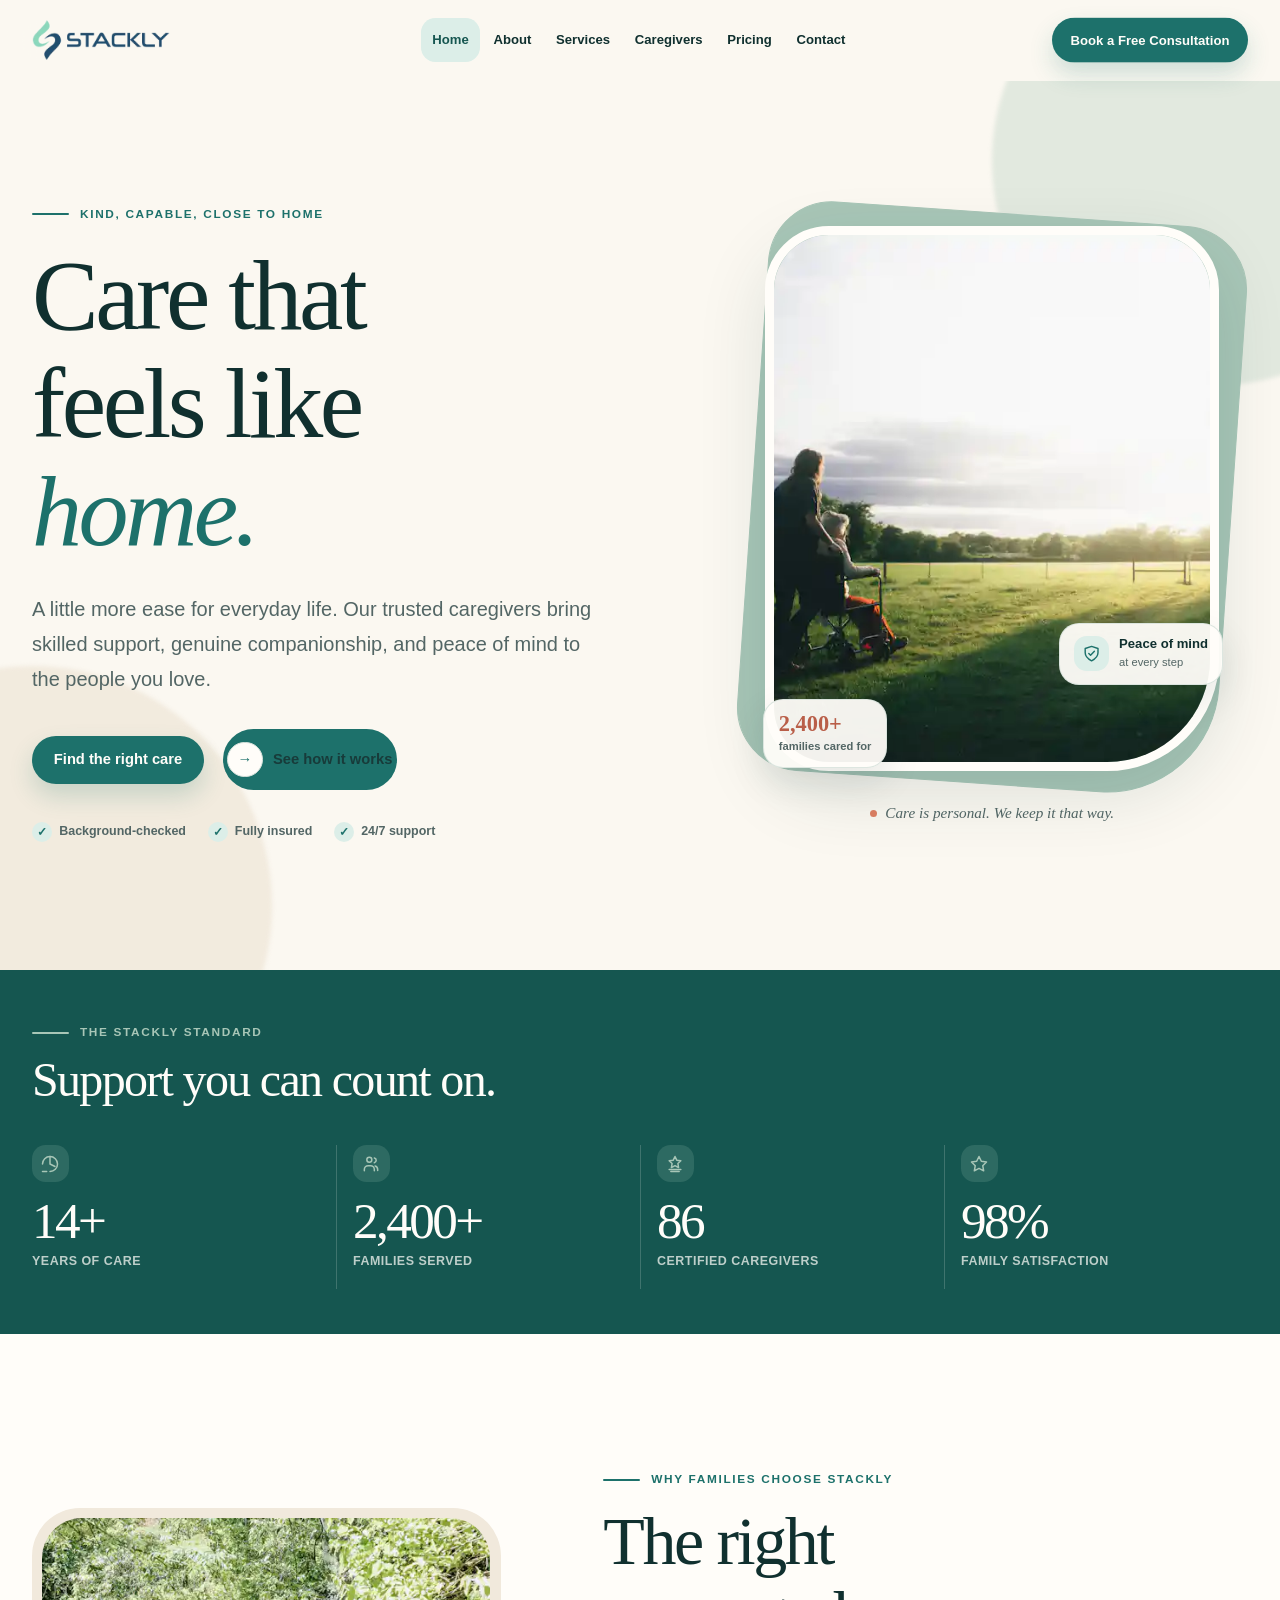
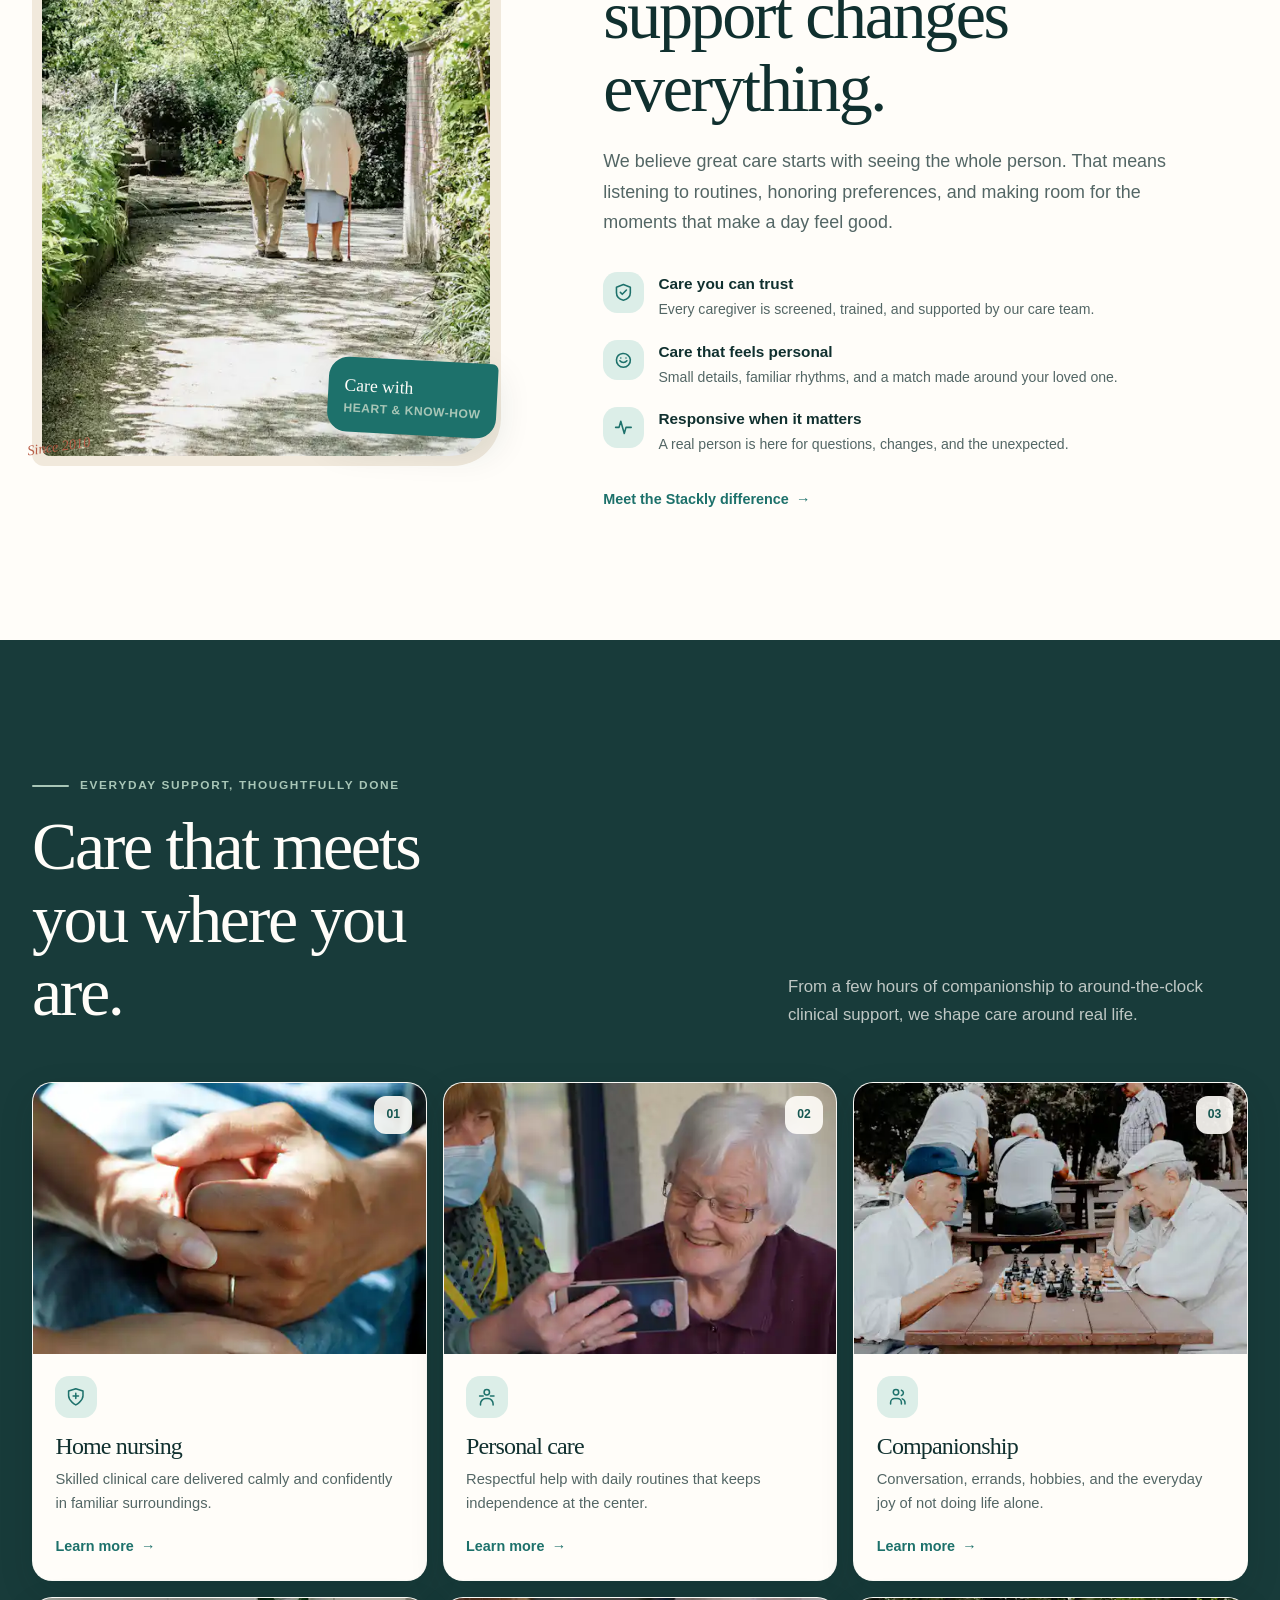
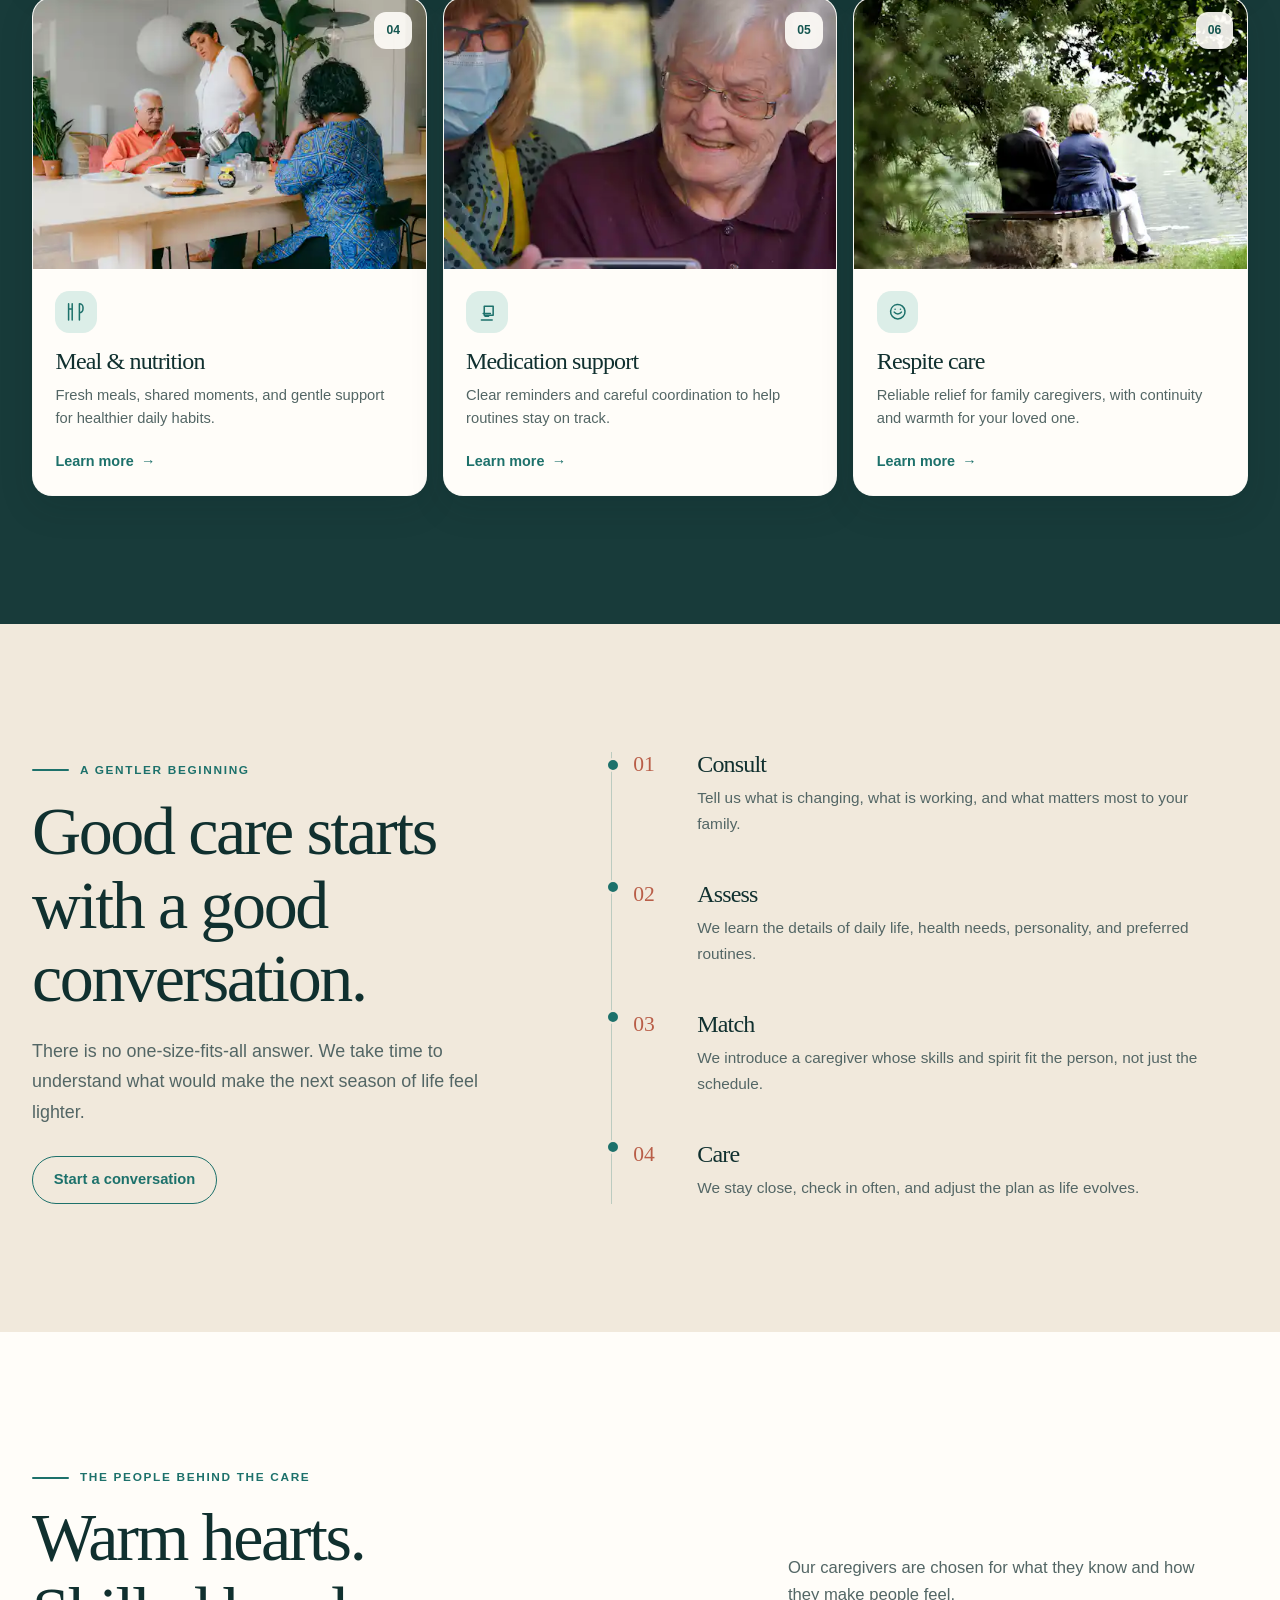
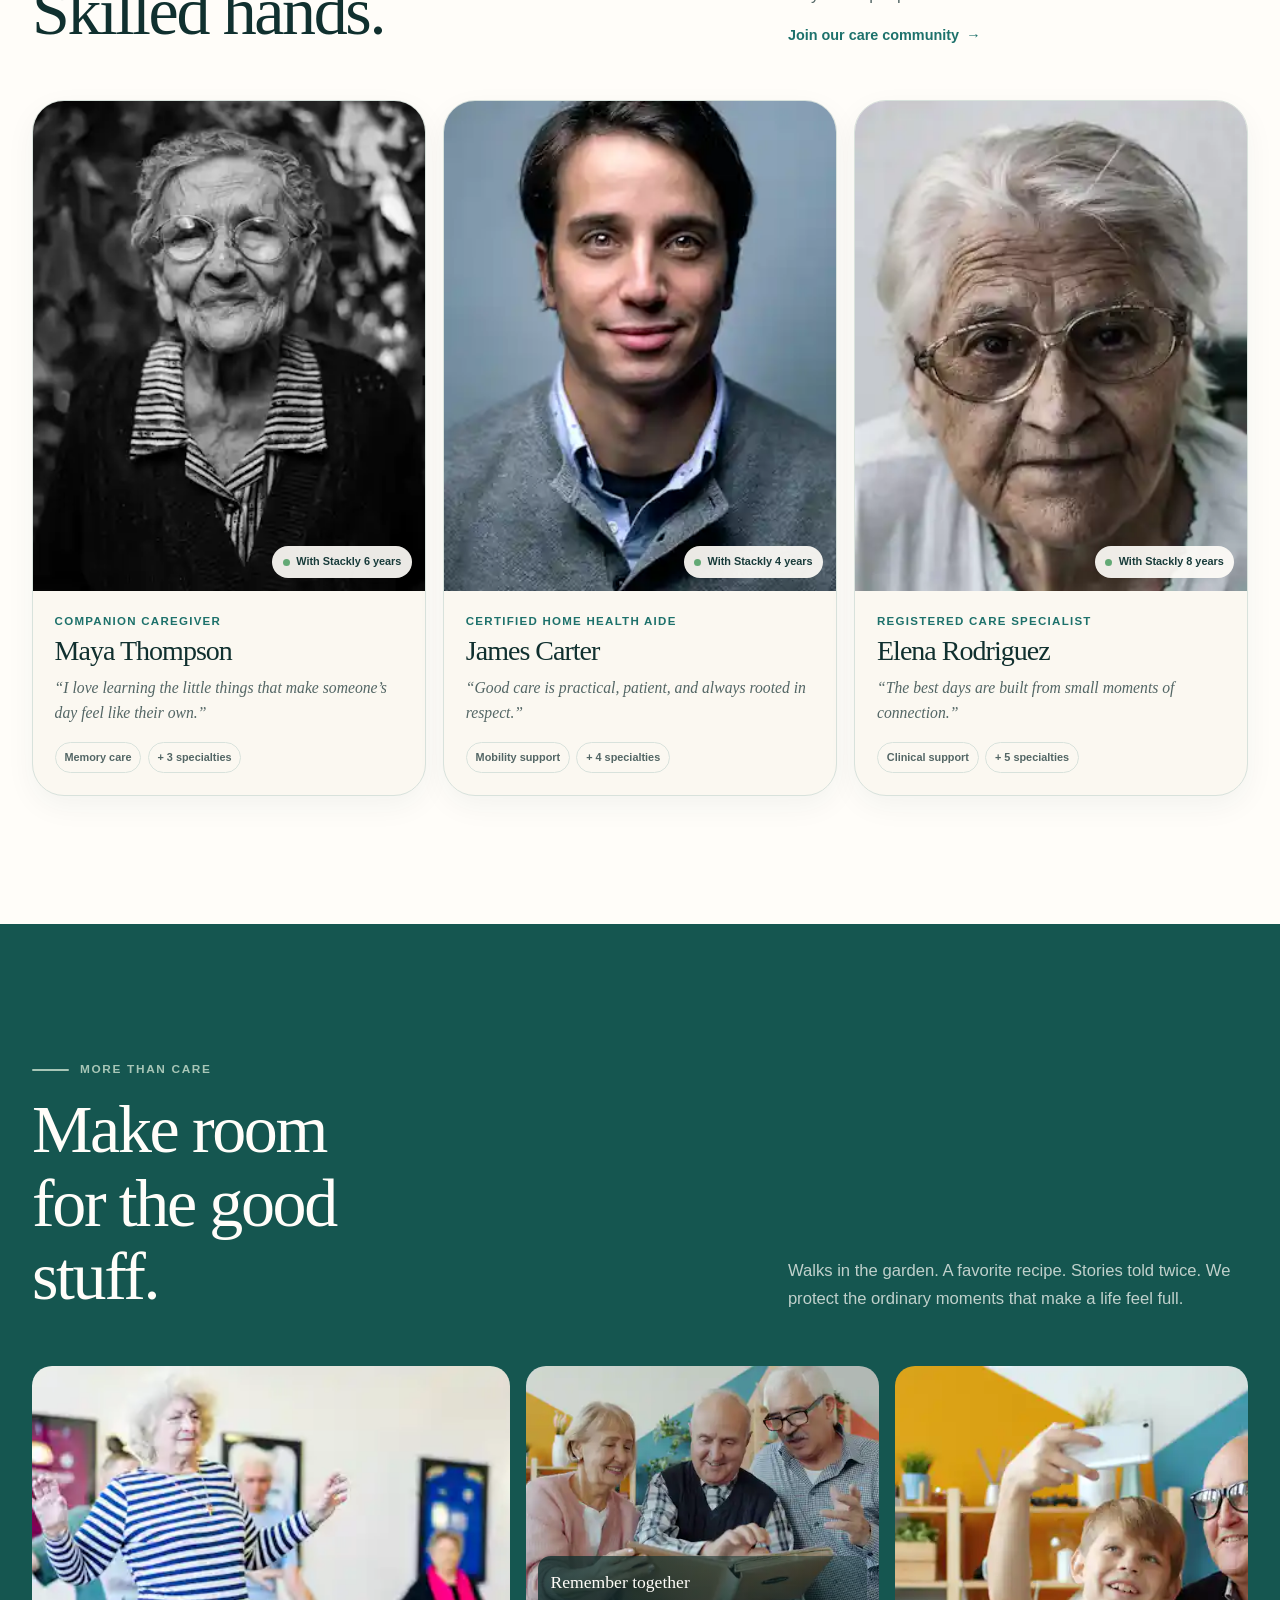
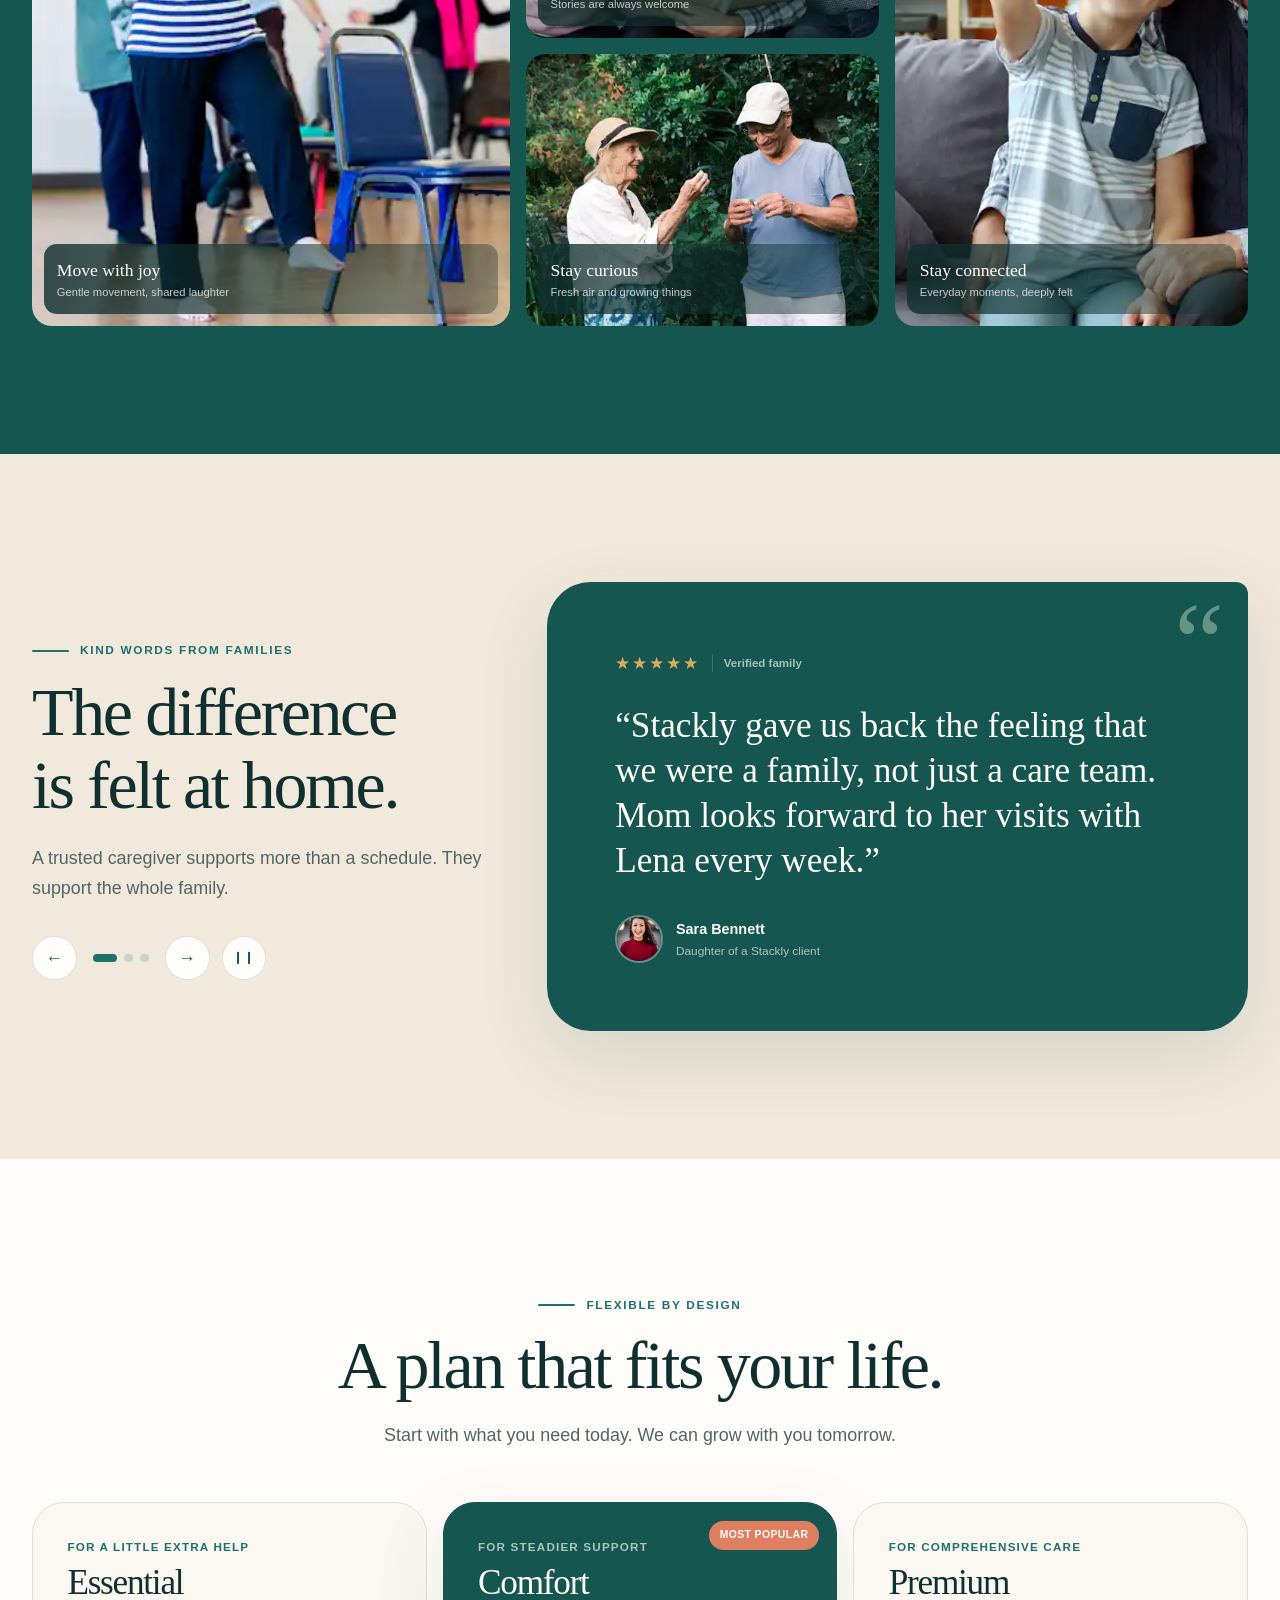
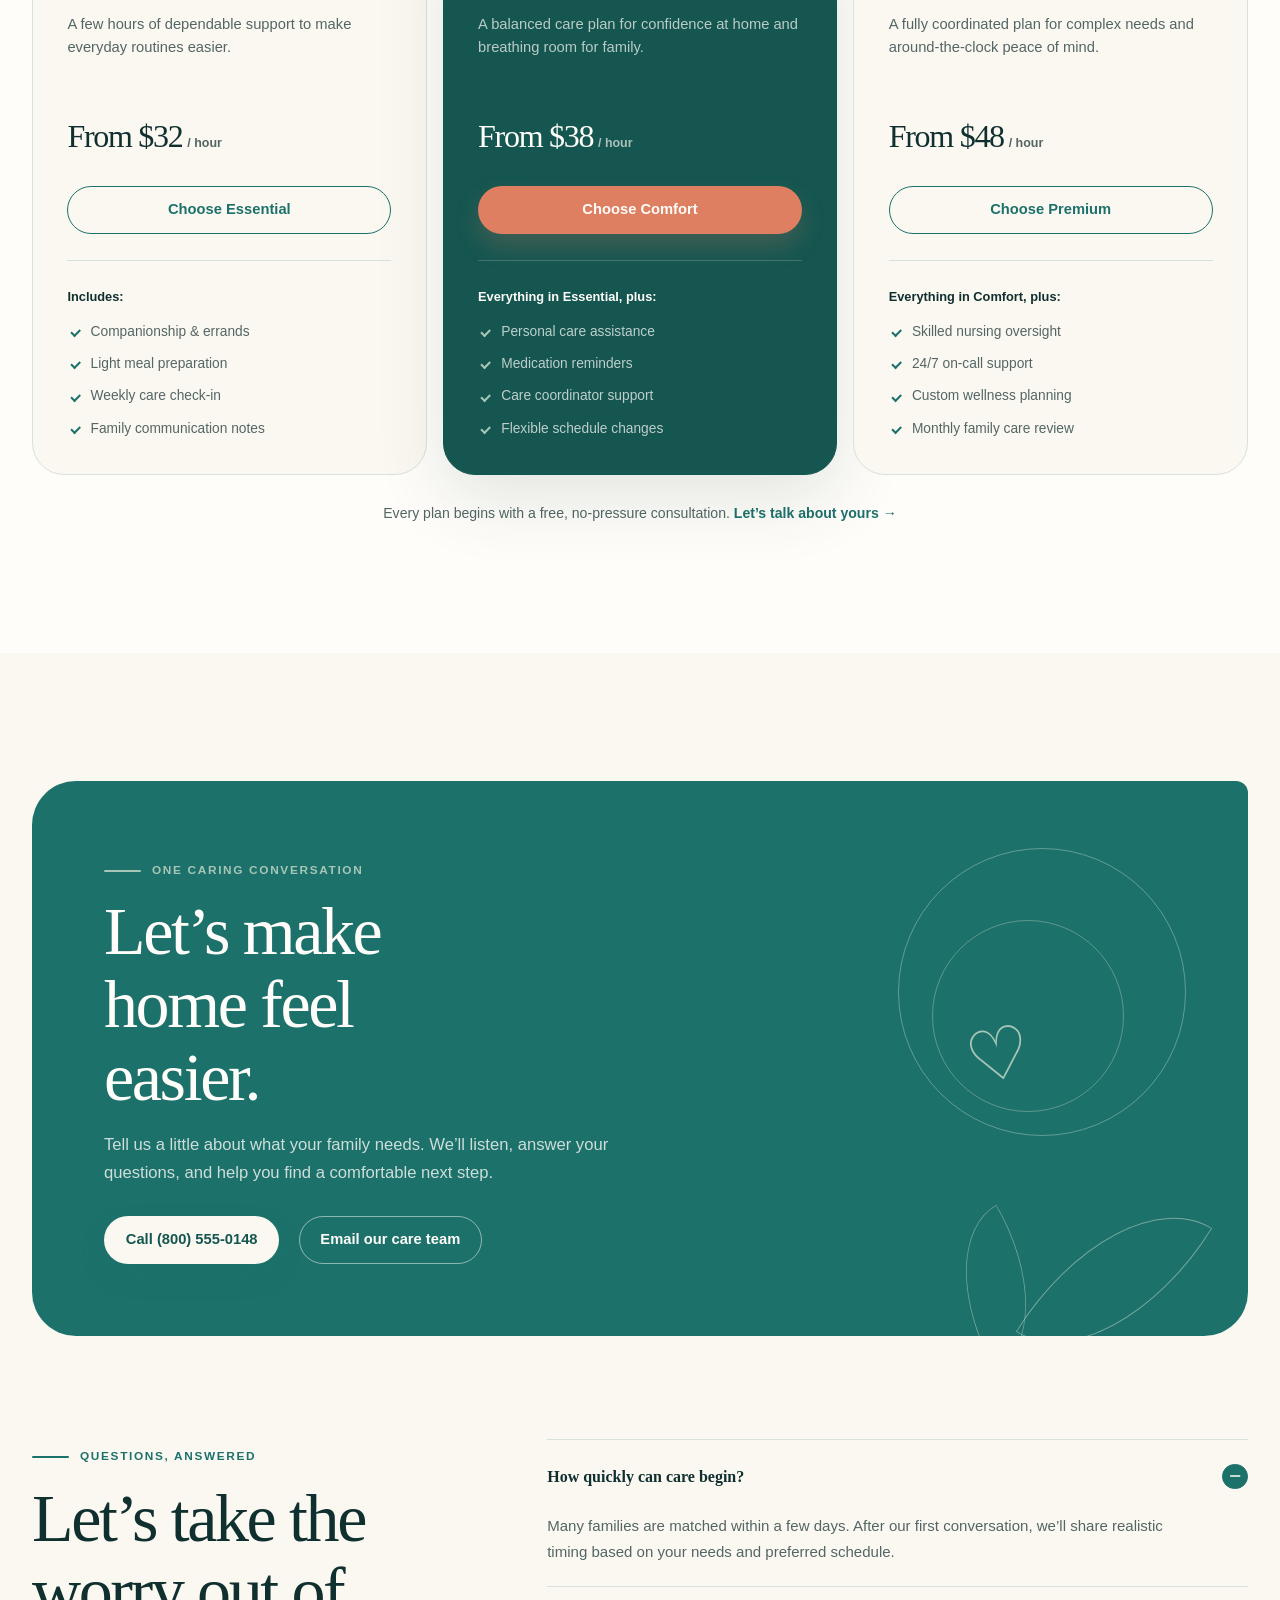
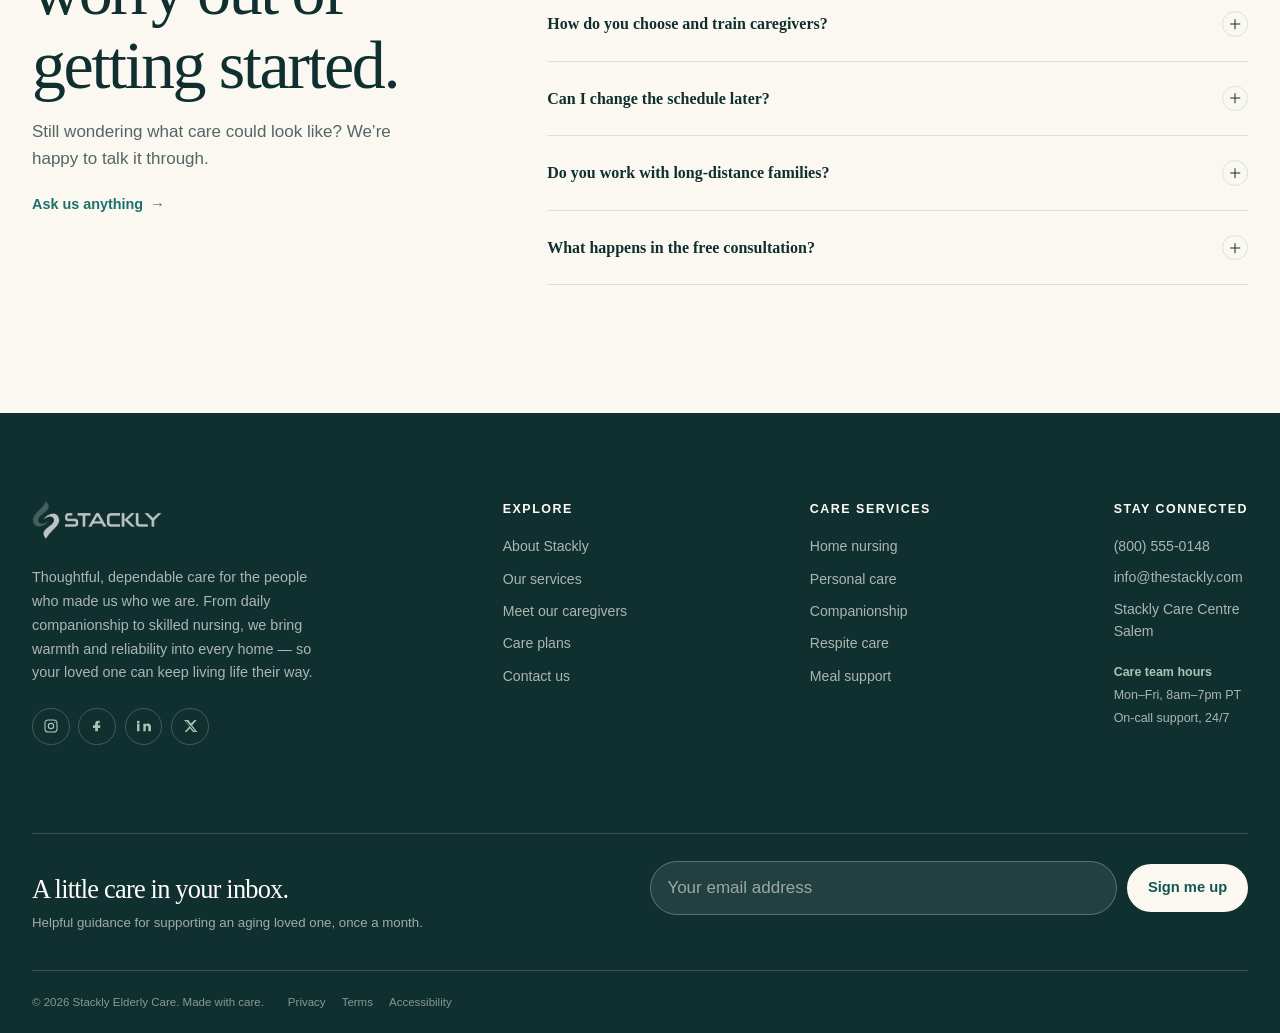
==== commit dcf8c3ac: "Bug Fixes" ====
--- a/index.html
+++ b/index.html
@@ -349,11 +349,11 @@
     <section class="section closing-section" id="contact" aria-labelledby="closing-title">
       <div class="container">
         <div class="cta-band" data-reveal>
-          <div class="cta-band__copy"><p class="eyebrow eyebrow--light"><span class="eyebrow__line" aria-hidden="true"></span> One caring conversation</p><h2 id="closing-title">Let’s make home feel easier.</h2><p>Tell us a little about what your family needs. We’ll listen, answer your questions, and help you find a comfortable next step.</p><div class="button-group"><a class="button button--cream" href="tel:+18005550148">Call (800) 555-0148</a><a class="button button--ghost-light" href="mailto:hello@stacklycare.com">Email our care team</a></div></div>
+          <div class="cta-band__copy"><p class="eyebrow eyebrow--light"><span class="eyebrow__line" aria-hidden="true"></span> One caring conversation</p><h2 id="closing-title">Let’s make home feel easier.</h2><p>Tell us a little about what your family needs. We’ll listen, answer your questions, and help you find a comfortable next step.</p><div class="button-group"><a class="button button--cream" href="tel:+18005550148">Call (800) 555-0148</a><a class="button button--ghost-light" href="mailto:info@thestackly.com">Email our care team</a></div></div>
           <div class="cta-band__art" aria-hidden="true"><span class="cta-band__circle cta-band__circle--one"></span><span class="cta-band__circle cta-band__circle--two"></span><span class="cta-band__leaf cta-band__leaf--one"></span><span class="cta-band__leaf cta-band__leaf--two"></span><span class="cta-band__heart">&#9825;</span></div>
         </div>
         <div class="faq-layout">
-          <div class="faq-intro" data-reveal><p class="eyebrow"><span class="eyebrow__line" aria-hidden="true"></span> Questions, answered</p><h2>Let’s take the worry out of getting started.</h2><p>Still wondering what care could look like? We’re happy to talk it through.</p><a class="text-link" href="mailto:hello@stacklycare.com">Ask us anything <span aria-hidden="true">&#8594;</span></a></div>
+          <div class="faq-intro" data-reveal><p class="eyebrow"><span class="eyebrow__line" aria-hidden="true"></span> Questions, answered</p><h2>Let’s take the worry out of getting started.</h2><p>Still wondering what care could look like? We’re happy to talk it through.</p><a class="text-link" href="mailto:info@thestackly.com">Ask us anything <span aria-hidden="true">&#8594;</span></a></div>
           <div class="faq-list" data-faq data-reveal data-reveal-delay="100">
             <div class="faq-item is-open"><h3><button type="button" class="faq-question" aria-expanded="true" aria-controls="faq-answer-1" id="faq-question-1"><span>How quickly can care begin?</span><span class="faq-question__icon" aria-hidden="true"></span></button></h3><div class="faq-answer" id="faq-answer-1" role="region" aria-labelledby="faq-question-1"><p>Many families are matched within a few days. After our first conversation, we’ll share realistic timing based on your needs and preferred schedule.</p></div></div>
             <div class="faq-item"><h3><button type="button" class="faq-question" aria-expanded="false" aria-controls="faq-answer-2" id="faq-question-2"><span>How do you choose and train caregivers?</span><span class="faq-question__icon" aria-hidden="true"></span></button></h3><div class="faq-answer" id="faq-answer-2" role="region" aria-labelledby="faq-question-2" hidden><p>Every caregiver completes identity verification, reference checks, background screening, and role-specific training. Our care team continues to coach and support them.</p></div></div>
@@ -369,10 +369,10 @@
   <footer class="site-footer">
     <div class="container">
       <div class="footer-main">
-        <div class="footer-brand"><a class="brand brand--footer" href="#home" aria-label="Stackly Elderly Care home"><img class="brand__logo" src="images/logo/logo-stackly.webp" width="346" height="100" alt="Stackly Elderly Care"></a><p>Thoughtful, dependable care for the people who made us who we are. From daily companionship to skilled nursing, we bring warmth, respect, and reliability into every home &mdash; so the people you love can keep living life their way, with dignity and a familiar face beside them.</p><div class="footer-socials" aria-label="Social media links"><a href="404.html" aria-label="Stackly Care on Instagram"><svg viewBox="0 0 24 24" fill="none" stroke="currentColor" stroke-width="1.7" stroke-linecap="round" stroke-linejoin="round"><rect x="3" y="3" width="18" height="18" rx="5"/><circle cx="12" cy="12" r="4"/><path d="M17.5 6.5h.01"/></svg></a><a href="404.html" aria-label="Stackly Care on Facebook"><svg viewBox="0 0 24 24" fill="currentColor"><path d="M14 8h2V4.4c-.3-.1-1.3-.2-2.5-.2-2.5 0-4.2 1.5-4.2 4.3V11H6v4h3.3v5h4v-5h3.3l.5-4h-3.8V8.9c0-1.1.3-1.9 1.7-1.9Z"/></svg></a><a href="404.html" aria-label="Stackly Care on LinkedIn"><svg viewBox="0 0 24 24" fill="currentColor"><path d="M5.2 8.6H1.6V20h3.6V8.6ZM3.4 4A2.1 2.1 0 1 0 3.4 8.2 2.1 2.1 0 0 0 3.4 4ZM22.4 13.5c0-3.4-1.8-5.2-4.4-5.2-2 0-2.9 1.1-3.4 1.8V8.6H11V20h3.6v-5.6c0-1.5.3-2.9 2.1-2.9 1.8 0 1.8 1.7 1.8 3V20H22.4v-6.5Z"/></svg></a><a href="404.html" aria-label="Stackly Care on X"><svg viewBox="0 0 24 24" fill="currentColor"><path d="M18.9 3H22l-6.8 7.8L22.8 21h-6.3l-4.4-5.7L6.9 21H3.8l7.3-8.4L3.1 3h6.4l4 5.2L18.9 3Zm-1.1 16.2h1.7L7.1 4.7H5.3l12.5 14.5Z"/></svg></a></div></div>
+        <div class="footer-brand"><a class="brand brand--footer" href="#home" aria-label="Stackly Elderly Care home"><img class="brand__logo" src="images/logo/logo-stackly.webp" width="346" height="100" alt="Stackly Elderly Care"></a><p>Thoughtful, dependable care for the people who made us who we are. From daily companionship to skilled nursing, we bring warmth and reliability into every home &mdash; so your loved one can keep living life their way.</p><div class="footer-socials" aria-label="Social media links"><a href="404.html" aria-label="Stackly Care on Instagram"><svg viewBox="0 0 24 24" fill="none" stroke="currentColor" stroke-width="1.7" stroke-linecap="round" stroke-linejoin="round"><rect x="3" y="3" width="18" height="18" rx="5"/><circle cx="12" cy="12" r="4"/><path d="M17.5 6.5h.01"/></svg></a><a href="404.html" aria-label="Stackly Care on Facebook"><svg viewBox="0 0 24 24" fill="currentColor"><path d="M14 8h2V4.4c-.3-.1-1.3-.2-2.5-.2-2.5 0-4.2 1.5-4.2 4.3V11H6v4h3.3v5h4v-5h3.3l.5-4h-3.8V8.9c0-1.1.3-1.9 1.7-1.9Z"/></svg></a><a href="404.html" aria-label="Stackly Care on LinkedIn"><svg viewBox="0 0 24 24" fill="currentColor"><path d="M5.2 8.6H1.6V20h3.6V8.6ZM3.4 4A2.1 2.1 0 1 0 3.4 8.2 2.1 2.1 0 0 0 3.4 4ZM22.4 13.5c0-3.4-1.8-5.2-4.4-5.2-2 0-2.9 1.1-3.4 1.8V8.6H11V20h3.6v-5.6c0-1.5.3-2.9 2.1-2.9 1.8 0 1.8 1.7 1.8 3V20H22.4v-6.5Z"/></svg></a><a href="404.html" aria-label="Stackly Care on X"><svg viewBox="0 0 24 24" fill="currentColor"><path d="M18.9 3H22l-6.8 7.8L22.8 21h-6.3l-4.4-5.7L6.9 21H3.8l7.3-8.4L3.1 3h6.4l4 5.2L18.9 3Zm-1.1 16.2h1.7L7.1 4.7H5.3l12.5 14.5Z"/></svg></a></div></div>
         <div class="footer-column"><h2>Explore</h2><ul><li><a href="404.html">About Stackly</a></li><li><a href="404.html">Our services</a></li><li><a href="404.html">Meet our caregivers</a></li><li><a href="404.html">Care plans</a></li><li><a href="404.html">Contact us</a></li></ul></div>
         <div class="footer-column"><h2>Care services</h2><ul><li><a href="404.html">Home nursing</a></li><li><a href="404.html">Personal care</a></li><li><a href="404.html">Companionship</a></li><li><a href="404.html">Respite care</a></li><li><a href="404.html">Meal support</a></li></ul></div>
-        <div class="footer-column footer-contact"><h2>Stay connected</h2><address><a href="404.html">(800) 555-0148</a><a href="404.html">hello@stacklycare.com</a><span>1420 Willow Lane<br>Portland, OR 97205</span></address><p class="footer-hours"><strong>Care team hours</strong><span>Mon–Fri, 8am–7pm PT</span><span>On-call support, 24/7</span></p></div>
+        <div class="footer-column footer-contact"><h2>Stay connected</h2><address><a href="404.html">(800) 555-0148</a><a href="404.html">info@thestackly.com</a><span>Stackly Care Centre<br>Salem</span></address><p class="footer-hours"><strong>Care team hours</strong><span>Mon–Fri, 8am–7pm PT</span><span>On-call support, 24/7</span></p></div>
       </div>
       <div class="footer-newsletter"><div><h2>A little care in your inbox.</h2><p>Helpful guidance for supporting an aging loved one, once a month.</p></div><form class="newsletter-form" data-newsletter-form novalidate><label class="sr-only" for="newsletter-email">Email address</label><input id="newsletter-email" type="email" name="email" placeholder="Your email address" autocomplete="email" required><button class="button button--cream" type="submit">Sign me up</button><p class="newsletter-form__status" data-newsletter-status aria-live="polite"></p></form></div>
       <div class="footer-bottom"><p>&copy; 2026 Stackly Elderly Care. Made with care.</p><div><a href="404.html">Privacy</a><a href="404.html">Terms</a><a href="404.html">Accessibility</a></div><button class="back-to-top" type="button" data-back-to-top aria-label="Back to top"><span aria-hidden="true">&#8593;</span></button></div>
--- a/css/style.css
+++ b/css/style.css
@@ -50,7 +50,7 @@
 
 body {
   margin: 0;
-  min-width: 320px;
+  min-width: 0;
   overflow-x: clip;
   background: var(--color-cream);
   color: var(--color-ink);
